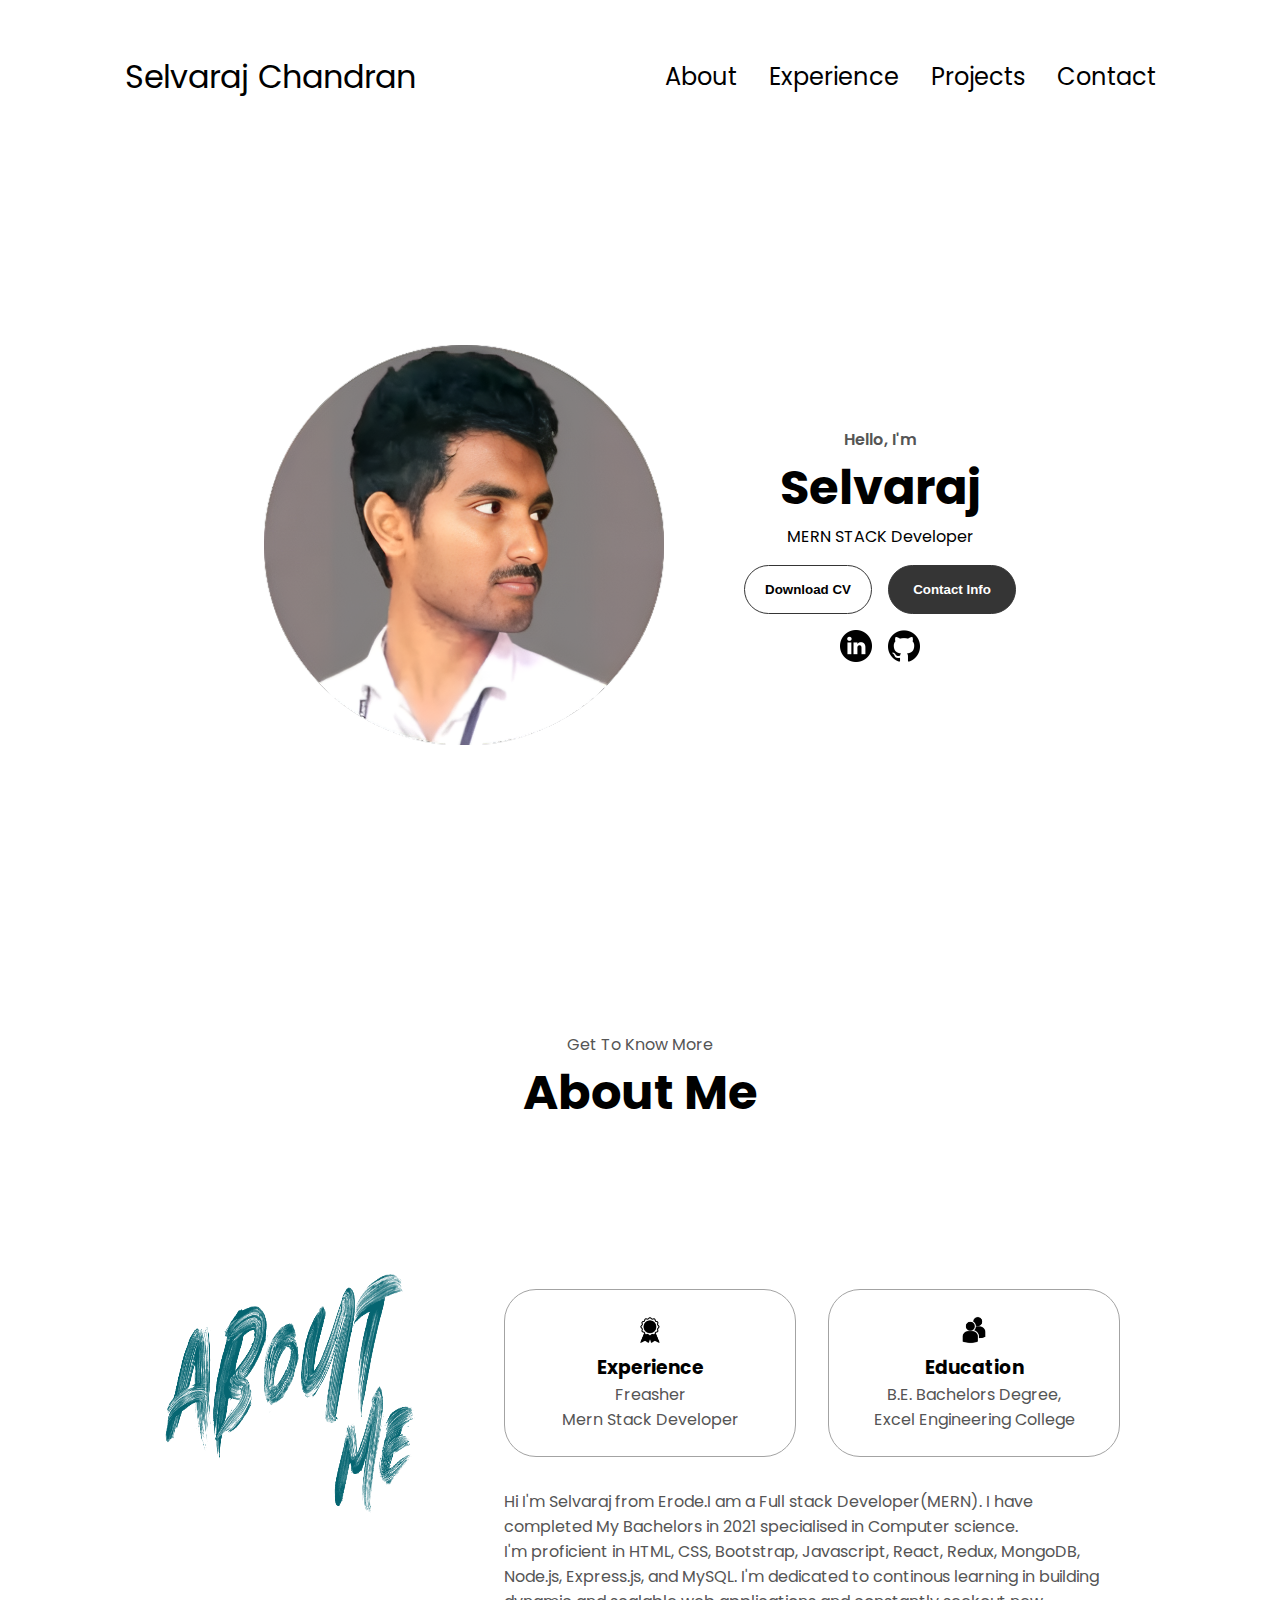
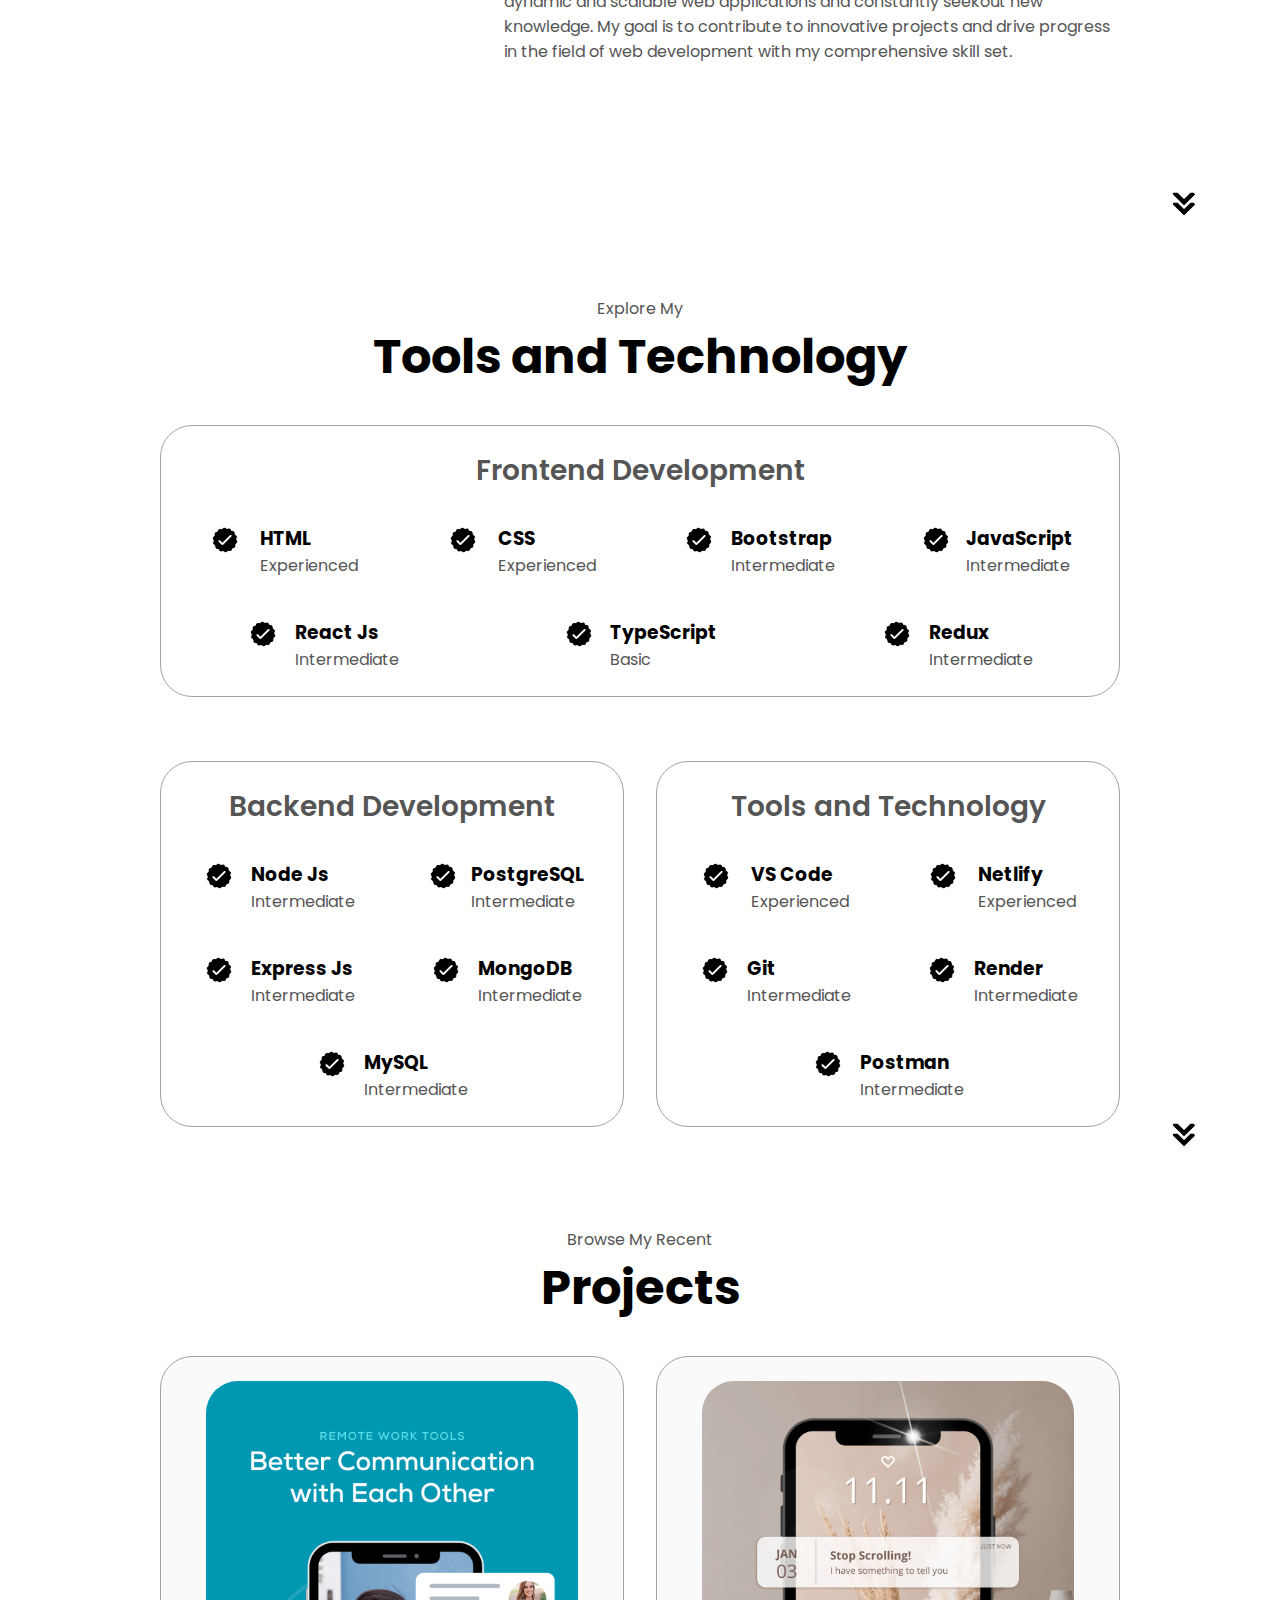
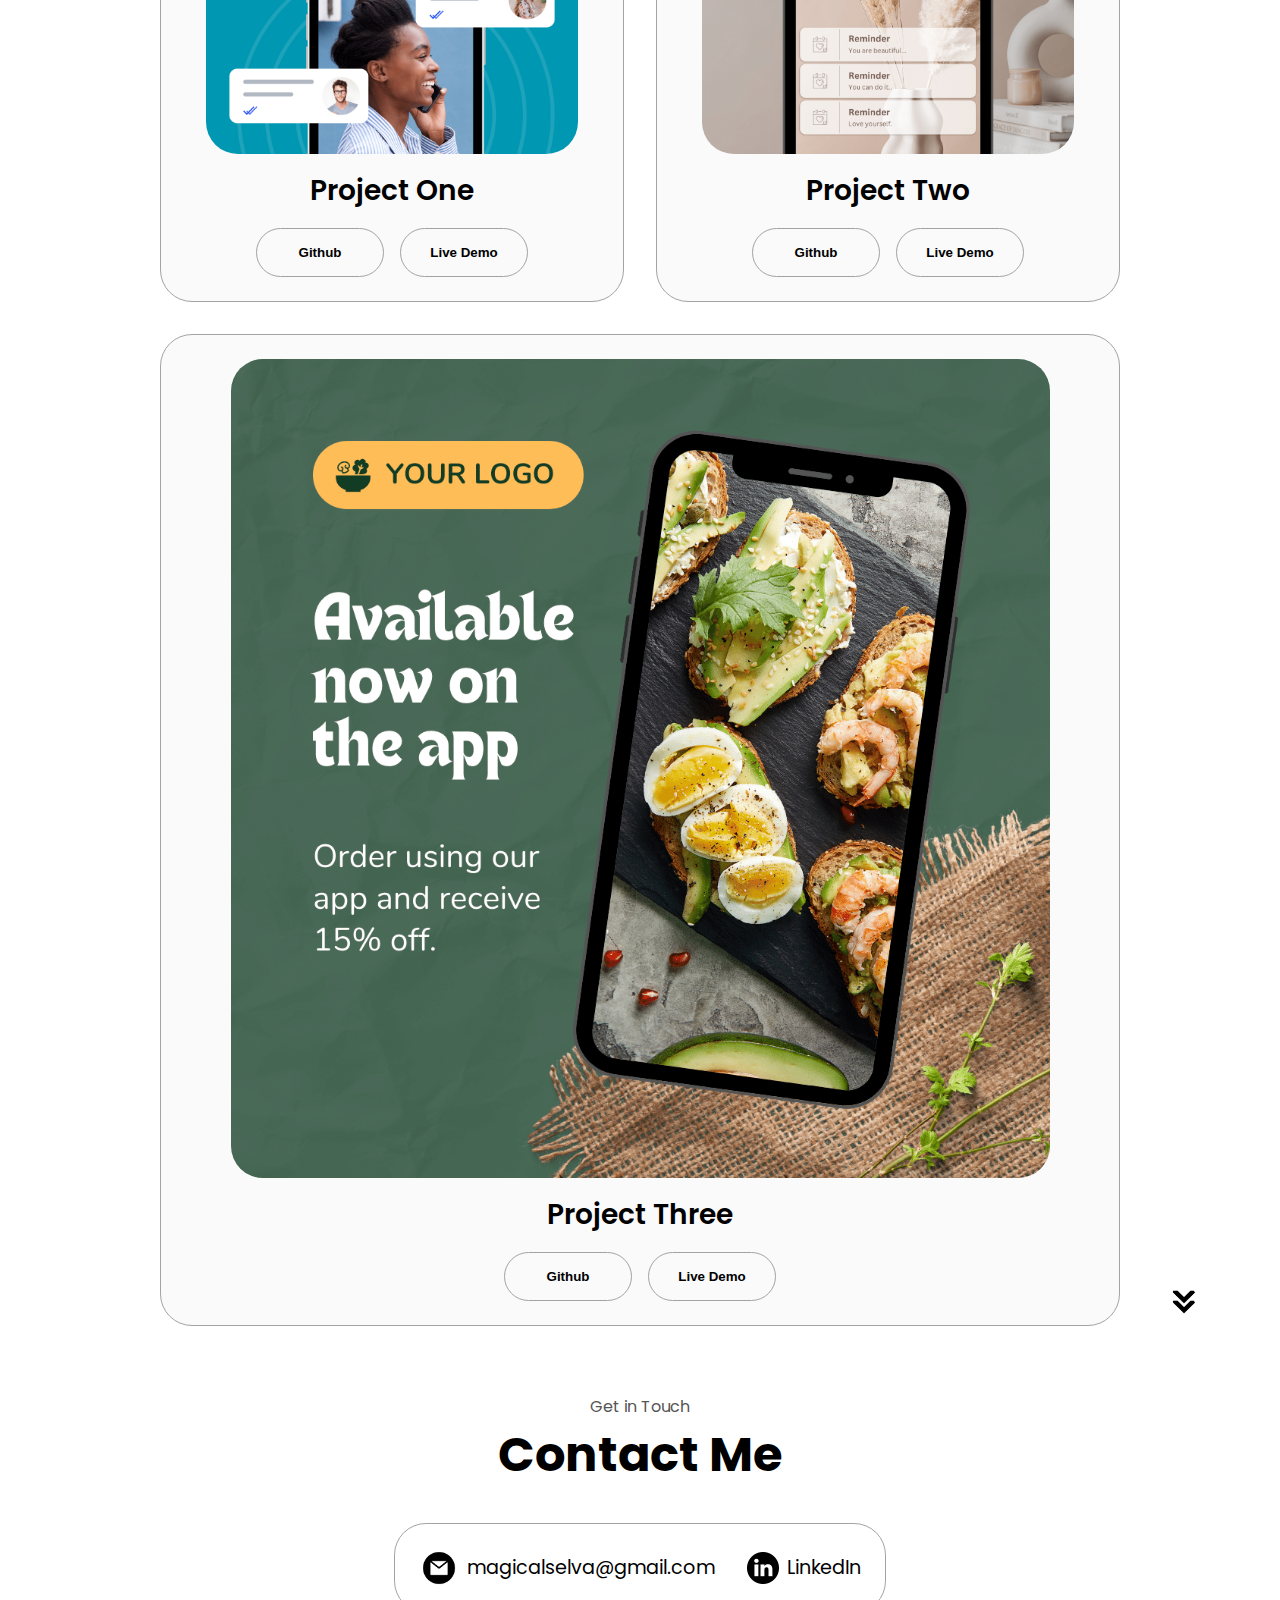
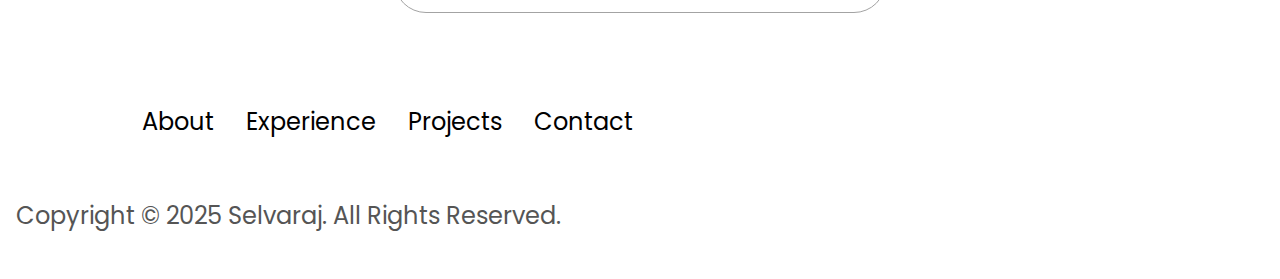
==== index.html @ d3fb2eef "changes" ====
<!DOCTYPE html>
<html lang="en">
  <head>
    <meta charset="UTF-8" />
    <meta http-equiv="X-UA-Compatible" content="IE=edge" />
    <meta name="viewport" content="width=device-width, initial-scale=1.0" />
    <title>My Portfolio</title>
    <link rel="stylesheet" href="style.css" />
    <link rel="stylesheet" href="mediaqueries.css" />
  </head>
  <body>
    <nav id="desktop-nav">
      <div class="logo">Selvaraj Chandran</div>
      <div>
        <ul class="nav-links">
          <li><a href="#about">About</a></li>
          <li><a href="#experience">Experience</a></li>
          <li><a href="#projects">Projects</a></li>
          <li><a href="#contact">Contact</a></li>
        </ul>
      </div>
    </nav>
    <nav id="hamburger-nav">
      <div class="logo">Selvaraj Chandran</div>
      <div class="hamburger-menu">
        <div class="hamburger-icon" onclick="toggleMenu()">
          <span></span>
          <span></span>
          <span></span>
        </div>
        <div class="menu-links">
          <li><a href="#about" onclick="toggleMenu()">About</a></li>
          <li><a href="#experience" onclick="toggleMenu()">Experience</a></li>
          <li><a href="#projects" onclick="toggleMenu()">Projects</a></li>
          <li><a href="#contact" onclick="toggleMenu()">Contact</a></li>
        </div>
      </div>
    </nav>
    <section id="profile">
      <div class="section__pic-container">
        <img src="./assets/profile.png" alt="Selvaraj profile picture" />
      </div>
      <div class="section__text">
        <p class="section__text__p1">Hello, I'm</p>
        <h1 class="title">Selvaraj</h1>
        <h2 class="typed-text-output d-inline"></h2>
        <div class="typed-text d-none">MERN STACK Developer</div>
        <p class="section__text__p2"></p>
        <div class="btn-container">
          <button
            class="btn btn-color-2"
            onclick="window.open('./assets/Selvaraj Resume.pdf')"
          >
            Download CV
          </button>
          <button class="btn btn-color-1" onclick="location.href='./#contact'">
            Contact Info
          </button>
        </div>
        <div id="socials-container">
          <img
            src="./assets/linkedin.png"
            alt="My LinkedIn profile"
            class="icon"
            onclick="location.href='https://www.linkedin.com/in/selvaraj-c-5945a520a/'"
          />
          <img
            src="./assets/github.png"
            alt="My Github profile"
            class="icon"
            onclick="location.href='https://github.com/selvajr'"
          />
        </div>
      </div>
    </section>
    <section id="about">
      <p class="section__text__p1">Get To Know More</p>
      <h1 class="title">About Me</h1>
      <div class="section-container">
        <div class="section__pic-container">
          <img
            src="./assets/About-Me.webp"
            alt="Profile picture"
            class="about-pic"
            style="width: 280px; height: 280px;"
          />
        </div>
        <div class="about-details-container">
          <div class="about-containers">
            <div class="details-container">
              <img
                src="./assets/experience.png"
                alt="Experience icon"
                class="icon"
              />
              <h3>Experience</h3>
              <p>Freasher <br />Mern Stack Developer</p>
            </div>
            <div class="details-container">
              <img
                src="./assets/education.png"
                alt="Education icon"
                class="icon"
              />
              <h3>Education</h3>
              <p>B.E. Bachelors Degree, <br> Excel Engineering College</p>
            </div>
          </div>
          <div class="text-container">
            <p>
              Hi I'm Selvaraj from Erode.I am a Full stack Developer(MERN). I have completed My Bachelors in 2021 specialised in Computer science. <br> 
              I'm proficient in HTML, CSS, Bootstrap, Javascript, React, Redux, MongoDB, Node.js, Express.js, and MySQL. I'm dedicated to continous learning in building dynamic and scalable web applications and constantly seekout new knowledge. My goal is to contribute to innovative projects and drive progress in the field of web development with my comprehensive skill set.
            </p>
          </div>
        </div>
      </div>
      <img
        src="./assets/arrow.png"
        alt="Arrow icon"
        class="icon arrow"
        onclick="location.href='./#experience'"
      />
    </section>
    <section id="experience">
      <p class="section__text__p1">Explore My</p>
      <h1 class="title">Tools and Technology</h1>
      <div class="experience-details-container">
        <div class="about-containers">
          <div class="details-container">
            <h2 class="experience-sub-title">Frontend Development</h2>
            <div class="article-container">
              <article>
                <img
                  src="./assets/checkmark.png"
                  alt="Experience icon"
                  class="icon"
                />
                <div>
                  <h3>HTML</h3>
                  <p>Experienced</p>
                </div>
              </article>
              <article>
                <img
                  src="./assets/checkmark.png"
                  alt="Experience icon"
                  class="icon"
                />
                <div>
                  <h3>CSS</h3>
                  <p>Experienced</p>
                </div>
              </article>
              <article>
                <img
                  src="./assets/checkmark.png"
                  alt="Experience icon"
                  class="icon"
                />
                <div>
                  <h3>Bootstrap</h3>
                  <p>Intermediate</p>
                </div>
              </article>
              <article>
                <img
                  src="./assets/checkmark.png"
                  alt="Experience icon"
                  class="icon"
                />
                <div>
                  <h3>JavaScript</h3>
                  <p>Intermediate</p>
                </div>
              </article>
              <article>
                <img
                  src="./assets/checkmark.png"
                  alt="Experience icon"
                  class="icon"
                />
                <div>
                  <h3>React Js</h3>
                  <p>Intermediate</p>
                </div>
              </article>
              <article>
                <img
                  src="./assets/checkmark.png"
                  alt="Experience icon"
                  class="icon"
                />
                <div>
                  <h3>TypeScript</h3>
                  <p>Basic</p>
                </div>
              </article>
              <article>
                <img
                  src="./assets/checkmark.png"
                  alt="Experience icon"
                  class="icon"
                />
                <div>
                  <h3>Redux</h3>
                  <p>Intermediate</p>
                </div>
              </article>
            </div>
          </div>
          <div class="experience-details-container">
            <div class="about-containers">
              <div class="details-container">
                <h2 class="experience-sub-title">Backend Development</h2>
                <div class="article-container">
                  <article>
                    <img
                      src="./assets/checkmark.png"
                      alt="Experience icon"
                      class="icon"
                    />
                    <div>
                      <h3>Node Js</h3>
                      <p>Intermediate</p>
                    </div>
                  </article>
                  <article>
                    <img
                      src="./assets/checkmark.png"
                      alt="Experience icon"
                      class="icon"
                      />
                      <div>
                        <h3>PostgreSQL</h3>
                        <p>Intermediate</p>
                      </div>
                    </article>
                    <article>
                      <img
                        src="./assets/checkmark.png"
                        alt="Experience icon"
                        class="icon"
                      />
                      <div>
                        <h3>Express Js</h3>
                        <p>Intermediate</p>
                      </div>
                    </article>
                    <article>
                      <img
                        src="./assets/checkmark.png"
                        alt="Experience icon"
                        class="icon"
                      />
                      <div>
                        <h3>MongoDB</h3>
                        <p>Intermediate</p>
                      </div>
                    </article>
                  <article>
                    <img
                      src="./assets/checkmark.png"
                      alt="Experience icon"
                      class="icon"
                    />
                    <div>
                      <h3>MySQL</h3>
                      <p>Intermediate</p>
                    </div>
                  </article>
                 
                </div>
              </div>
          <div class="details-container">
            <h2 class="experience-sub-title">Tools and Technology</h2>
            <div class="article-container">
              <article>
                <img
                  src="./assets/checkmark.png"
                  alt="Experience icon"
                  class="icon"
                />
                <div>
                  <h3>VS Code</h3>
                  <p>Experienced</p>
                </div>
              </article>
              <article>
                <img
                  src="./assets/checkmark.png"
                  alt="Experience icon"
                  class="icon"
                />
                <div>
                  <h3>Netlify</h3>
                  <p>Experienced</p>
                </div>
              </article>
              <article>
                <img
                  src="./assets/checkmark.png"
                  alt="Experience icon"
                  class="icon"
                />
                <div>
                  <h3>Git</h3>
                  <p>Intermediate</p>
                </div>
              </article>
              <article>
                <img
                  src="./assets/checkmark.png"
                  alt="Experience icon"
                  class="icon"
                />
                <div>
                  <h3>Render</h3>
                  <p>Intermediate</p>
                </div>
              </article>
              <article>
                <img
                  src="./assets/checkmark.png"
                  alt="Experience icon"
                  class="icon"
                />
                <div>
                  <h3>Postman</h3>
                  <p>Intermediate</p>
                </div>
              </article>
            </div>
          </div>
        </div>
      </div>
      <img
        src="./assets/arrow.png"
        alt="Arrow icon"
        class="icon arrow"
        onclick="location.href='./#projects'"
      />
    </section>
    <section id="projects">
      <p class="section__text__p1">Browse My Recent</p>
      <h1 class="title">Projects</h1>
      <div class="experience-details-container">
        <div class="about-containers">
          <div class="details-container color-container">
            <div class="article-container">
              <img
                src="./assets/project-1.png"
                alt="Project 1"
                class="project-img"
              />
            </div>
            <h2 class="experience-sub-title project-title">Project One</h2>
            <div class="btn-container">
              <button
                class="btn btn-color-2 project-btn"
                onclick="location.href='https://github.com/'"
              >
                Github
              </button>
              <button
                class="btn btn-color-2 project-btn"
                onclick="location.href='https://github.com/'"
              >
                Live Demo
              </button>
            </div>
          </div>
          <div class="details-container color-container">
            <div class="article-container">
              <img
                src="./assets/project-2.png"
                alt="Project 2"
                class="project-img"
              />
            </div>
            <h2 class="experience-sub-title project-title">Project Two</h2>
            <div class="btn-container">
              <button
                class="btn btn-color-2 project-btn"
                onclick="location.href='https://github.com/'"
              >
                Github
              </button>
              <button
                class="btn btn-color-2 project-btn"
                onclick="location.href='https://github.com/'"
              >
                Live Demo
              </button>
            </div>
          </div>
          <div class="details-container color-container">
            <div class="article-container">
              <img
                src="./assets/project-3.png"
                alt="Project 3"
                class="project-img"
              />
            </div>
            <h2 class="experience-sub-title project-title">Project Three</h2>
            <div class="btn-container">
              <button
                class="btn btn-color-2 project-btn"
                onclick="location.href='https://github.com/'"
              >
                Github
              </button>
              <button
                class="btn btn-color-2 project-btn"
                onclick="location.href='https://github.com/'"
              >
                Live Demo
              </button>
            </div>
          </div>
        </div>
      </div>
      <img
        src="./assets/arrow.png"
        alt="Arrow icon"
        class="icon arrow"
        onclick="location.href='./#contact'"
      />
    </section>
    <section id="contact">
      <p class="section__text__p1">Get in Touch</p>
      <h1 class="title">Contact Me</h1>
      <div class="contact-info-upper-container">
        <div class="contact-info-container">
          <img
            src="./assets/email.png"
            alt="Email icon"
            class="icon contact-icon email-icon"
          />
          <p><a href="mailto:examplemail@gmail.com">magicalselva@gmail.com</a></p>
        </div>
        <div class="contact-info-container">
          <img
            src="./assets/linkedin.png"
            alt="LinkedIn icon"
            class="icon contact-icon"
          />
          <p><a href="https://www.linkedin.com">LinkedIn</a></p>
        </div>
      </div>
    </section>
    <footer>
      <nav>
        <div class="nav-links-container">
          <ul class="nav-links">
            <li><a href="#about">About</a></li>
            <li><a href="#experience">Experience</a></li>
            <li><a href="#projects">Projects</a></li>
            <li><a href="#contact">Contact</a></li>
          </ul>
        </div>
        <br>
        <div>
      </nav>
      <p class="nav-links">Copyright &#169; 2025 Selvaraj. All Rights Reserved.</p></div>
    </footer>
    <script src="script.js"></script>
  </body>
</html>
---- style.css ----
/* GENERAL */

@import url("https://fonts.googleapis.com/css2?family=Poppins:wght@300;400;500;600&display=swap");


* {
  margin: 0;
  padding: 0;
 
}

body {
  /* background-color: #FAFAD2; */
  font-family: "Poppins", sans-serif;
}

html {
  scroll-behavior: smooth;
}

p {
  color: rgb(85, 85, 85);
}

/* TRANSITION */

a,
.btn {
  transition: all 300ms ease;
}

/* DESKTOP NAV */

nav,
.nav-links {
  display: flex;
  /* background-color: #F0FFF0; */
}

nav {
  justify-content: space-around;
  align-items: center;
  height: 17vh;
}

.nav-links {
  gap: 2rem;
  list-style: none;
  font-size: 1.5rem;
}

a {
  color: black;
  text-decoration: none;
  text-decoration-color: white;
}

a:hover {
  color: grey;
  text-decoration: underline;
  text-underline-offset: 1rem;
  text-decoration-color: rgb(181, 181, 181);
}

.logo {
  font-size: 2rem;
}

.logo:hover {
  cursor: default;
}

/* HAMBURGER MENU */

#hamburger-nav {
  display: none;
}

.hamburger-menu {
  position: relative;
  display: inline-block;
}

.hamburger-icon {
  display: flex;
  flex-direction: column;
  justify-content: space-between;
  height: 24px;
  width: 30px;
  cursor: pointer;
}

.hamburger-icon span {
  width: 100%;
  height: 2px;
  background-color: black;
  transition: all 0.3 ease-in-out;
}

.menu-links {
  position: absolute;
  top: 100%;
  right: 0;
  background-color: white;
  width: fit-content;
  max-height: 0;
  overflow: hidden;
  transition: all 0.3 ease-in-out;
}

.menu-links a {
  display: block;
  padding: 10px;
  text-align: center;
  font-size: 1.5rem;
  color: black;
  text-decoration: none;
  transition: all 0.3 ease-in-out;
}

.menu-links li {
  list-style: none;
}

.menu-links.open {
  max-height: 300px;
}

.hamburger-icon.open span:first-child {
  transform: rotate(45deg) translate(10px, 5px);
}

.hamburger-icon.open span:nth-child(2) {
  opacity: 0;
}

.hamburger-icon.open span:last-child {
  transform: rotate(-45deg) translate(10px, -5px);
}

.hamburger-icon span:first-child {
  transform: none;
}

.hamburger-icon span:first-child {
  opacity: 1;
}

.hamburger-icon span:first-child {
  transform: none;
}

/* SECTIONS */

section {
  padding-top: 4vh;
  height: 96vh;
  margin: 0 10rem;
  box-sizing: border-box;
  min-height: fit-content;
}

.section-container {
  display: flex;
}

/* PROFILE SECTION */

#profile {
  display: flex;
  justify-content: center;
  gap: 5rem;
  height: 80vh;
}

.section__pic-container {
  display: flex;
  height: 400px;
  width: 400px;
  margin: auto 0;
}

.section__text {
  align-self: center;
  text-align: center;
}

.section__text p {
  font-weight: 600;
}

.section__text__p1 {
  text-align: center;
}

.section__text__p2 {
  font-size: 1.75rem;
  margin-bottom: 1rem;
}

.title {
  font-size: 3rem;
  text-align: center;
}

#socials-container {
  display: flex;
  justify-content: center;
  margin-top: 1rem;
  gap: 1rem;
}

/* ICONS */

.icon {
  cursor: pointer;
  height: 2rem;
}

/* BUTTONS */

.btn-container {
  display: flex;
  justify-content: center;
  gap: 1rem;
}

.btn {
  font-weight: 600;
  transition: all 300ms ease;
  padding: 1rem;
  width: 8rem;
  border-radius: 2rem;
}

.btn-color-1,
.btn-color-2 {
  border: rgb(53, 53, 53) 0.1rem solid;
}

.btn-color-1:hover,
.btn-color-2:hover {
  cursor: pointer;
}

.btn-color-1,
.btn-color-2:hover {
  background: rgb(53, 53, 53);
  color: white;
}

.btn-color-1:hover {
  background: rgb(0, 0, 0);
}

.btn-color-2 {
  background: none;
}

.btn-color-2:hover {
  border: rgb(255, 255, 255) 0.1rem solid;
}

.btn-container {
  gap: 1rem;
}

/* ABOUT SECTION */

#about {
  position: relative;
}

.about-containers {
  gap: 2rem;
  margin-bottom: 2rem;
  margin-top: 2rem;
}

.about-details-container {
  justify-content: center;
  flex-direction: column;
}

.about-containers,
.about-details-container {
  display: flex;
}

.about-pic {
  border-radius: 2rem;
}

.arrow {
  position: absolute;
  right: -5rem;
  bottom: 2.5rem;
}

.details-container {
  padding: 1.5rem;
  flex: 1;
  background: white;
  border-radius: 2rem;
  border: rgb(53, 53, 53) 0.1rem solid;
  border-color: rgb(163, 163, 163);
  text-align: center;
}

.section-container {
  gap: 4rem;
  height: 80%;
}

.section__pic-container {
  height: 400px;
  width: 400px;
  margin: auto 0;
}

/* EXPERIENCE SECTION */

#experience {
  position: relative;
}

.experience-sub-title {
  color: rgb(85, 85, 85);
  font-weight: 600;
  font-size: 1.75rem;
  margin-bottom: 2rem;
}

.experience-details-container {
  display: flex;
  justify-content: center;
  flex-direction: column;
}

.article-container {
  display: flex;
  text-align: initial;
  flex-wrap: wrap;
  flex-direction: row;
  gap: 2.5rem;
  justify-content: space-around;
}

article {
  display: flex;
  width: 10rem;
  justify-content: space-around;
  gap: 0.5rem;
}

article .icon {
  cursor: default;
}

/* PROJECTS SECTION */

#projects {
  position: relative;
}

.color-container {
  border-color: rgb(163, 163, 163);
  background: rgb(250, 250, 250);
}

.project-img {
  border-radius: 2rem;
  width: 90%;
  height: 90%;
}

.project-title {
  margin: 1rem;
  color: black;
}

.project-btn {
  color: black;
  border-color: rgb(163, 163, 163);
}

/* CONTACT */

#contact {
  display: flex;
  justify-content: center;
  flex-direction: column;
  height: 70vh;
}

.contact-info-upper-container {
  display: flex;
  justify-content: center;
  border-radius: 2rem;
  border: rgb(53, 53, 53) 0.1rem solid;
  border-color: rgb(163, 163, 163);
  background: (250, 250, 250);
  margin: 2rem auto;
  padding: 0.5rem;
}

.contact-info-container {
  display: flex;
  align-items: center;
  justify-content: center;
  gap: 0.5rem;
  margin: 1rem;
}

.contact-info-container p {
  font-size: larger;
}

.contact-icon {
  cursor: default;
}

.email-icon {
  height: 2.5rem;
}

/* FOOTER SECTION */

footer {
  height: 26vh;
  margin: 0 1rem;
}

footer p {
  text-align: center;
}

@media screen and (max-width: 1400px) {
  #profile {
    height: 83vh;
    margin-bottom: 6rem;
  }
  .about-containers {
    flex-wrap: wrap;
  }
  #contact,
  #projects {
    height: fit-content;
  }
}

@media screen and (max-width: 1200px) {
  #desktop-nav {
    display: none;
  }
  #hamburger-nav {
    display: flex;
  }
  #experience,
  .experience-details-container {
    margin-top: 2rem;
  }
  #profile,
  .section-container {
    display: block;
  }
  .arrow {
    display: none;
  }
  section,
  .section-container {
    height: fit-content;
  }
  section {
    margin: 0 5%;
  }
  .section__pic-container {
    width: 275px;
    height: 275px;
    margin: 0 auto 2rem;
  }
  .about-containers {
    margin-top: 0;
  }
}

@media screen and (max-width: 600px) {
  #contact,
  footer {
    height: 40vh;
  }
  #profile {
    height: 83vh;
    margin-bottom: 0;
  }
  article {
    font-size: 1rem;
  }
  footer nav {
    height: fit-content;
    margin-bottom: 2rem;
  }
  .about-containers,
  .contact-info-upper-container,
  .btn-container {
    flex-wrap: wrap;
  }
  .contact-info-container {
    margin: 0;
  }
  .contact-info-container p,
  .nav-links li a {
    font-size: 1rem;
  }
  .experience-sub-title {
    font-size: 1.25rem;
  }
  .logo {
    font-size: 1.5rem;
  }
  .nav-links {
    flex-direction: column;
    gap: 0.5rem;
    text-align: center;
  }
  .section__pic-container {
    width: auto;
    height: 46vw;
    justify-content: center;
  }
  .section__text__p2 {
    font-size: 1.25rem;
  }
  .title {
    font-size: 2rem;
  }
  .text-container {
    text-align: justify;
  }
}
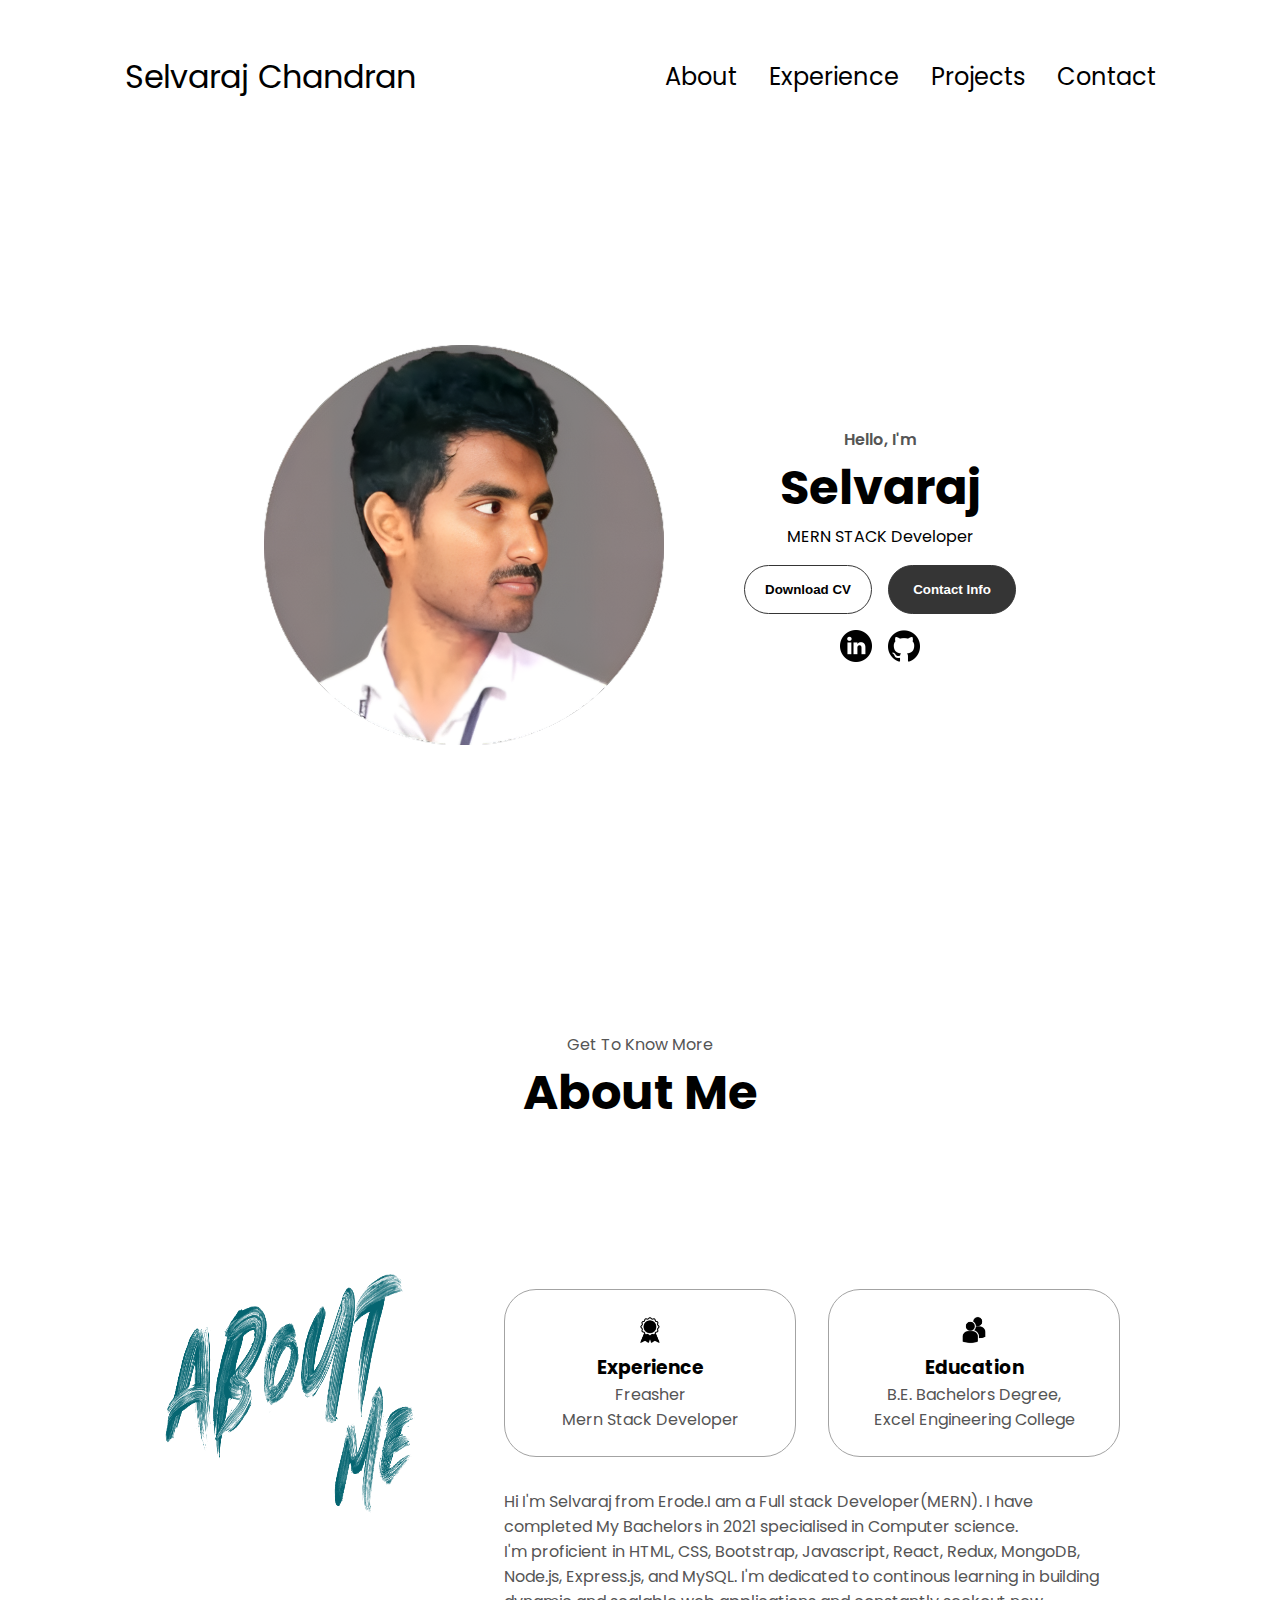
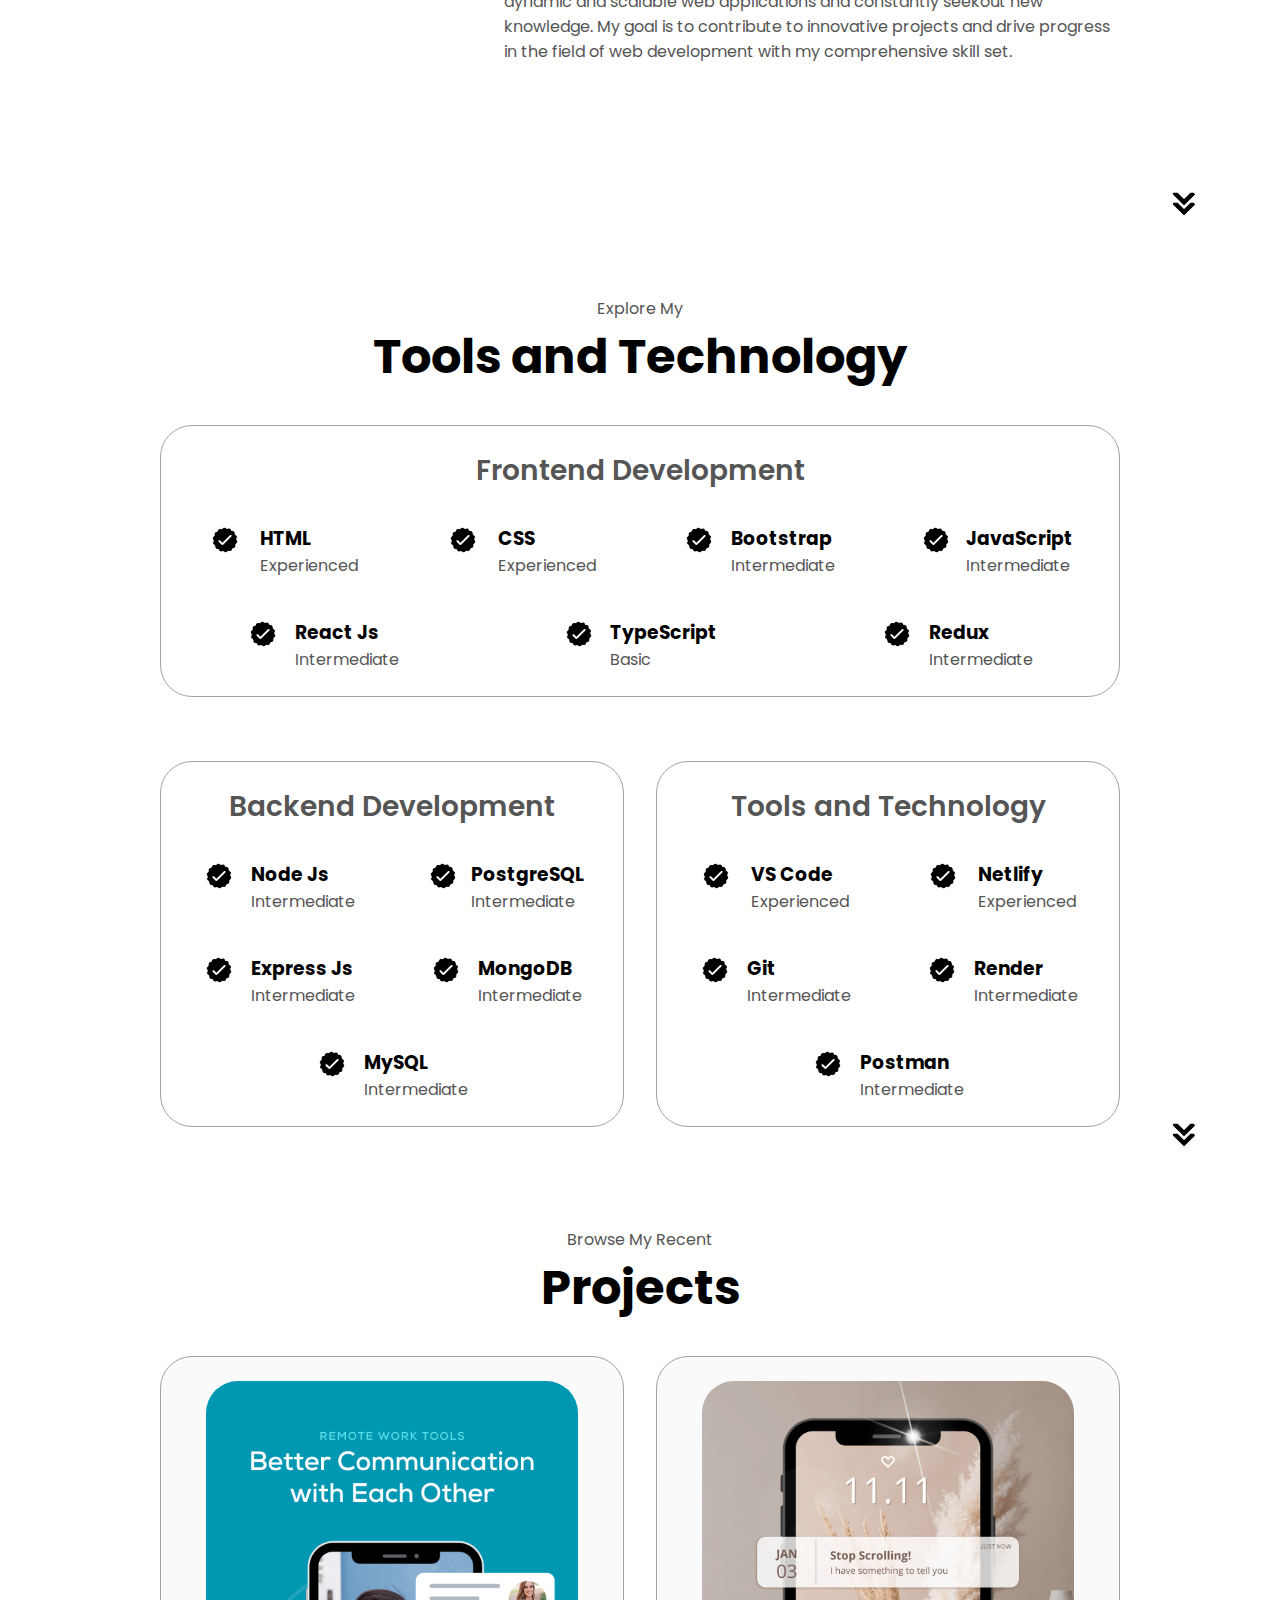
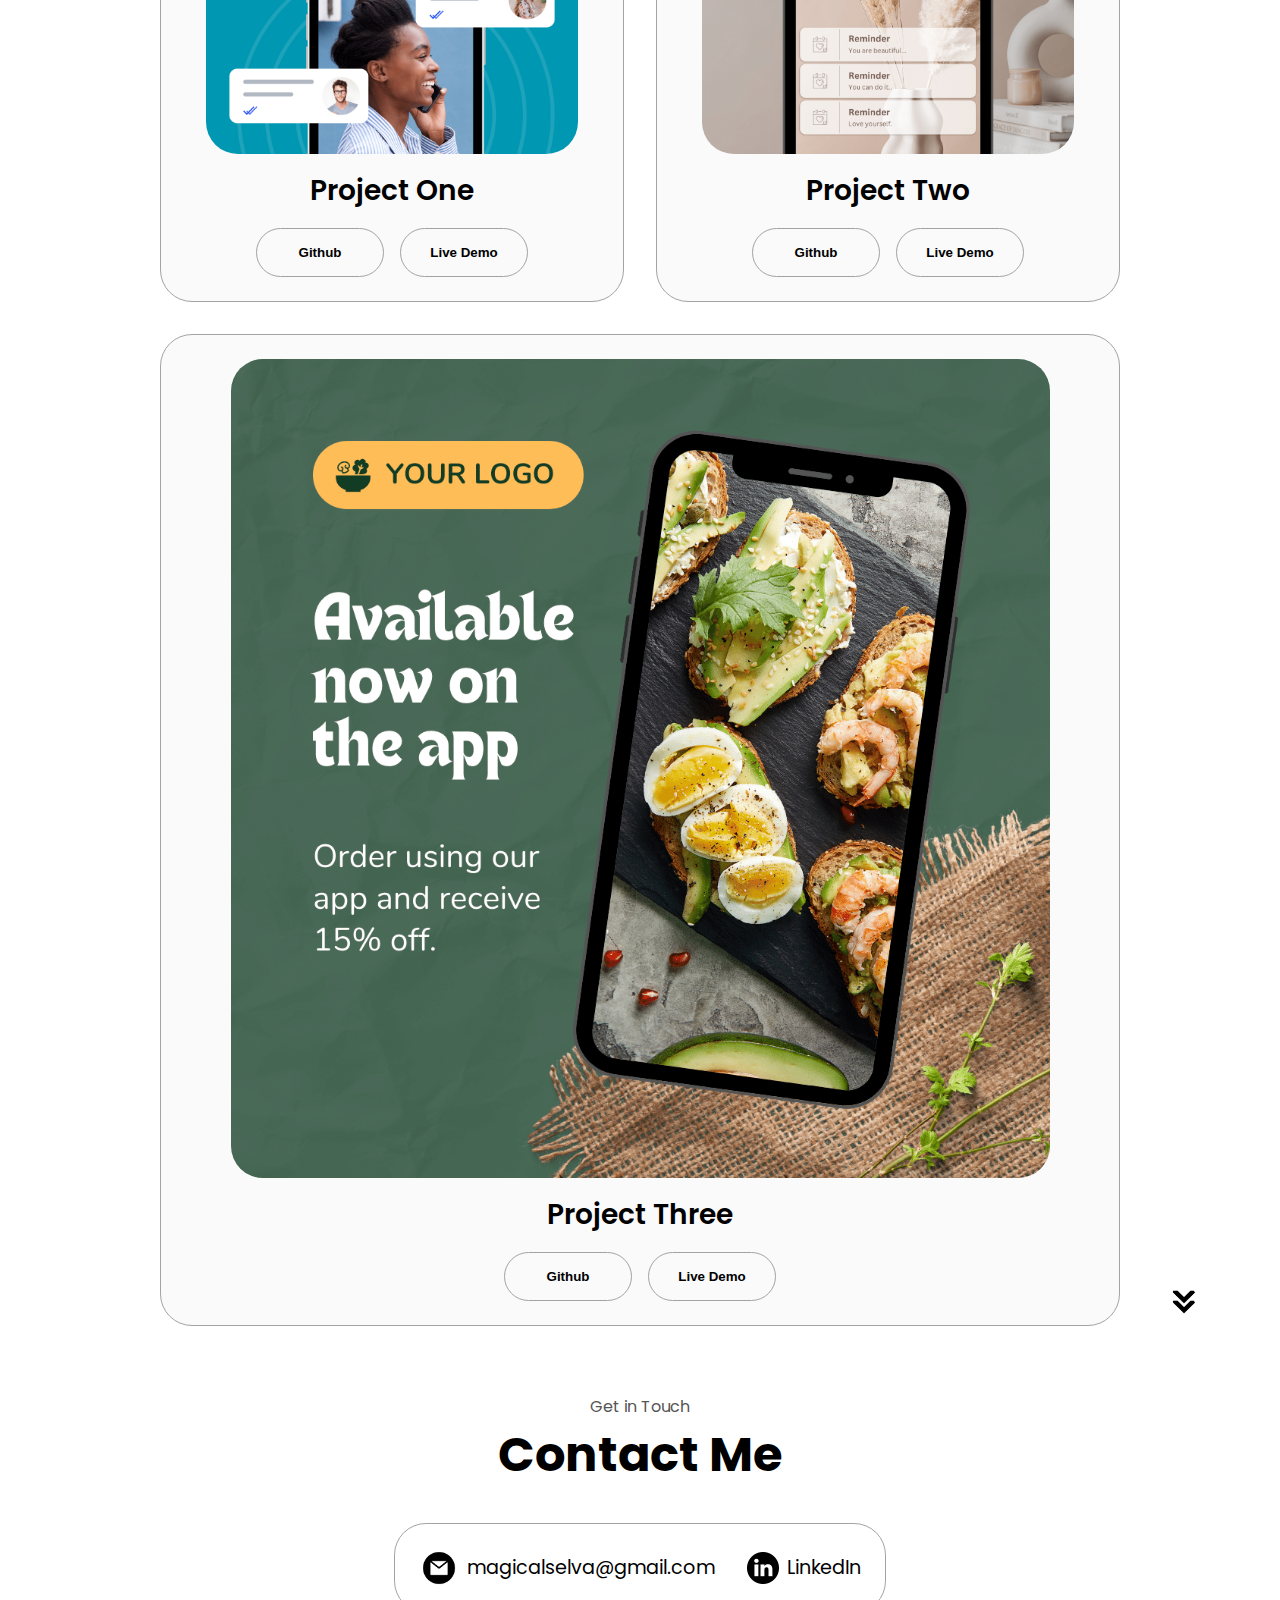
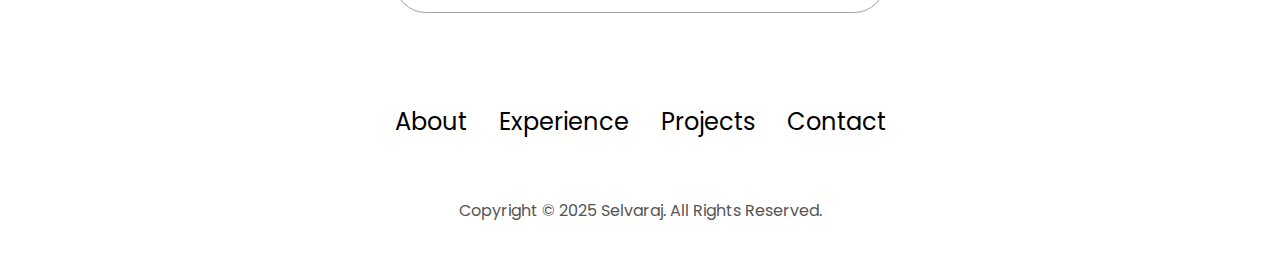
==== commit 54b9c856: "fixid footer" ====
--- a/index.html
+++ b/index.html
@@ -457,11 +457,9 @@
             <li><a href="#projects">Projects</a></li>
             <li><a href="#contact">Contact</a></li>
           </ul>
-        </div>
-        <br>
         <div>
-      </nav>
-      <p class="nav-links">Copyright &#169; 2025 Selvaraj. All Rights Reserved.</p></div>
+        </nav> 
+        <p>Copyright &#169; 2025 Selvaraj. All Rights Reserved.</p>
     </footer>
     <script src="script.js"></script>
   </body>
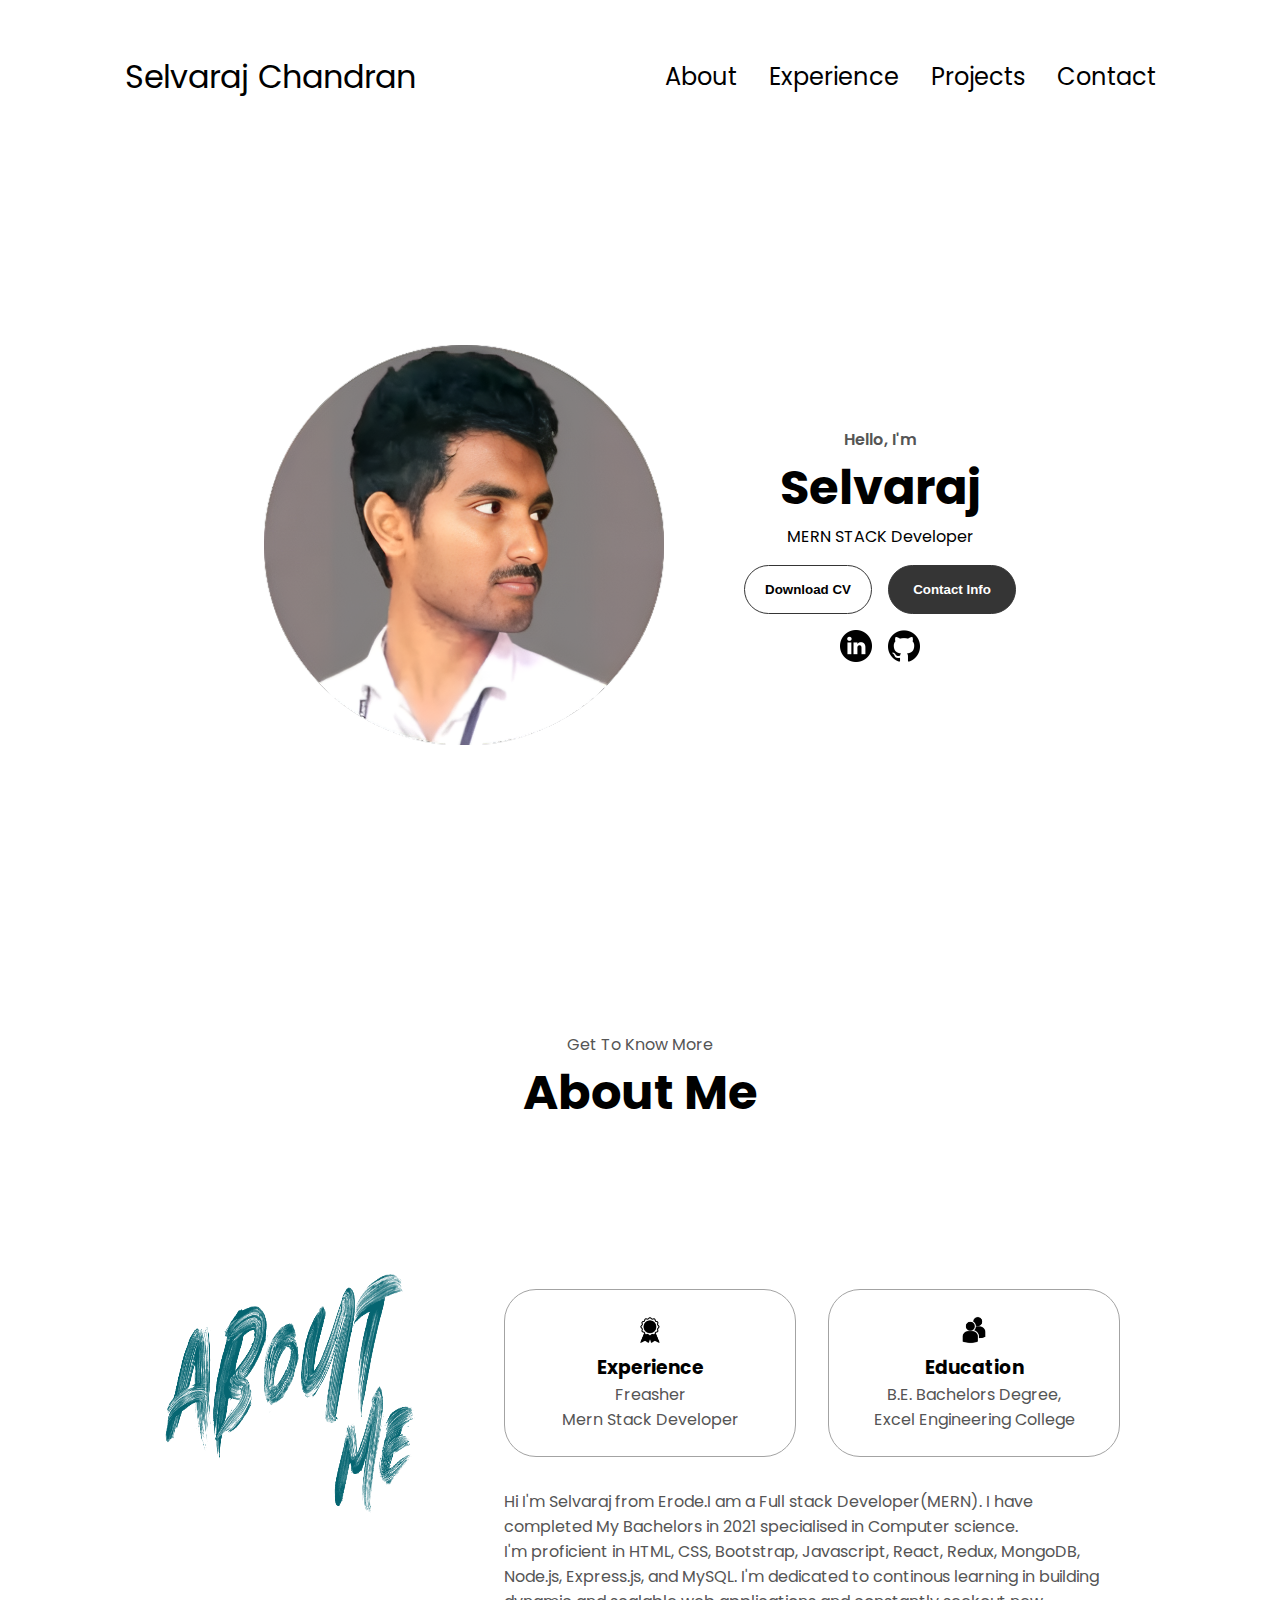
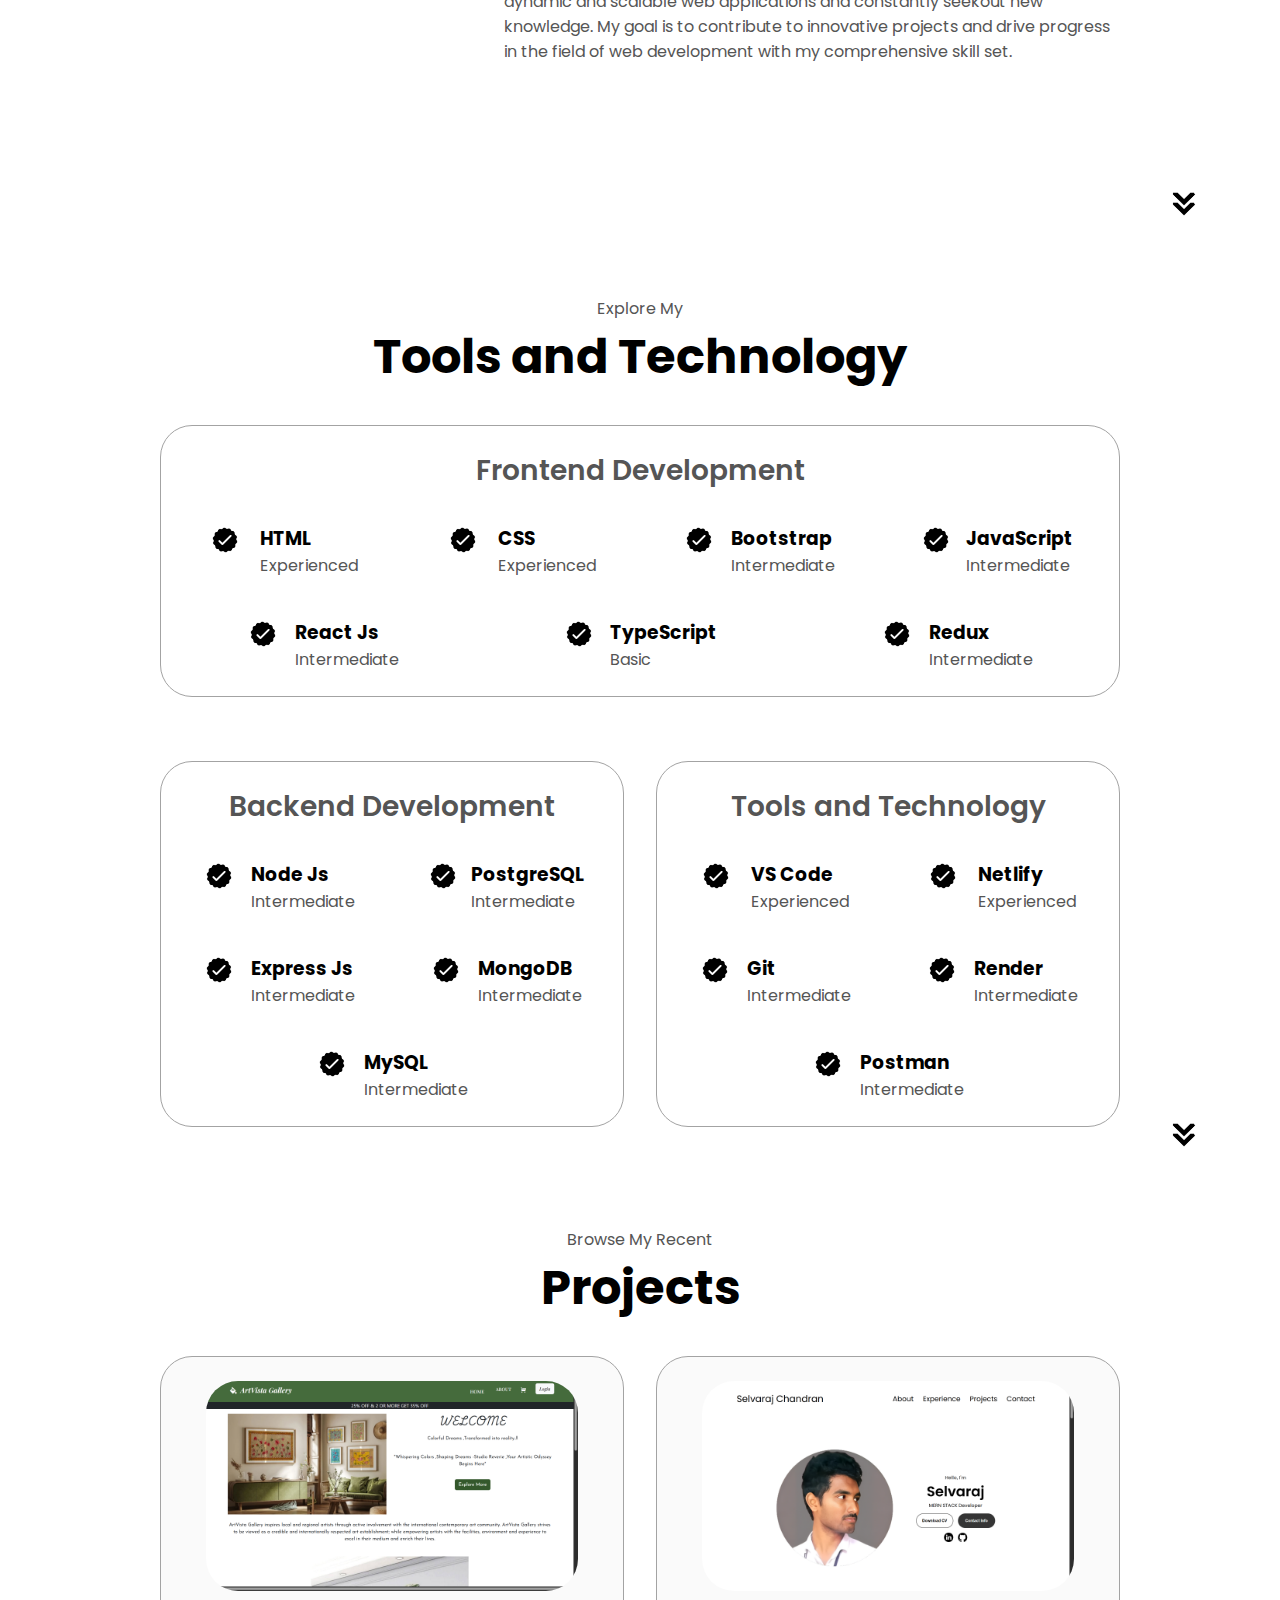
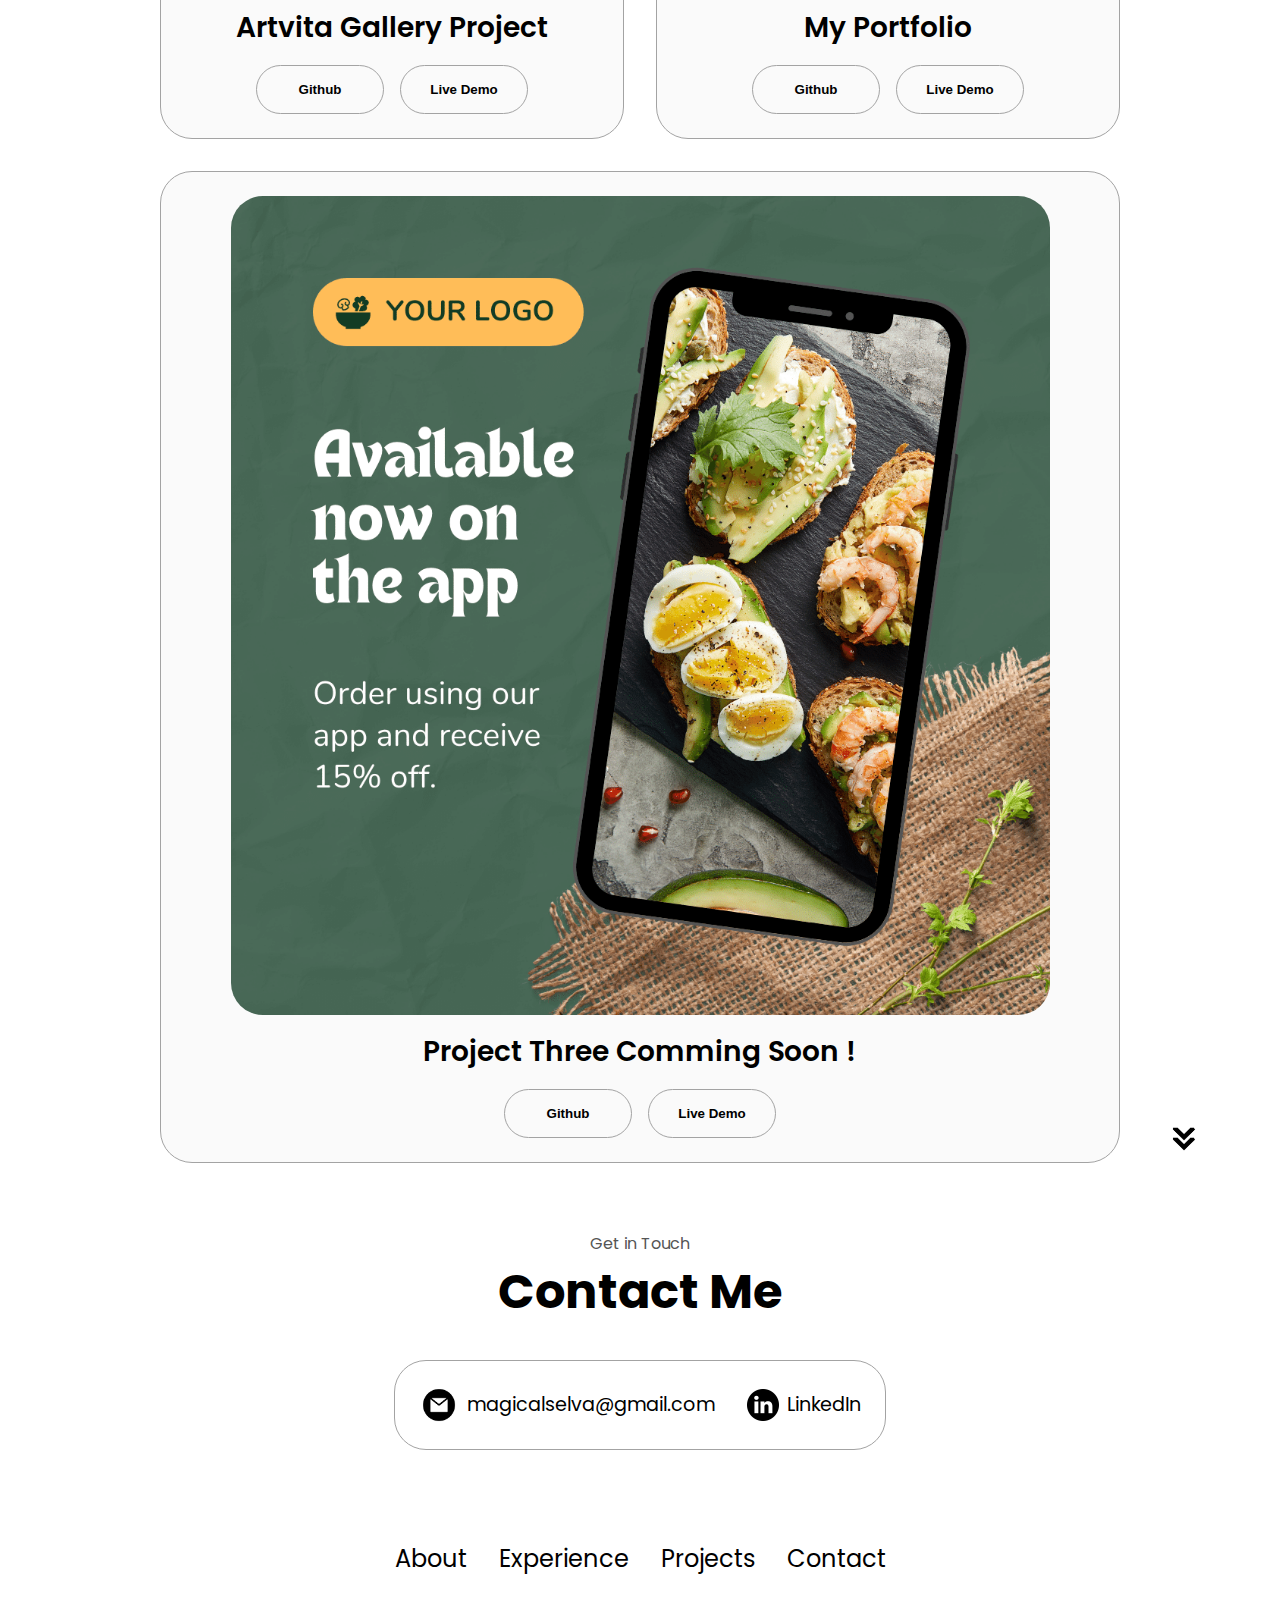
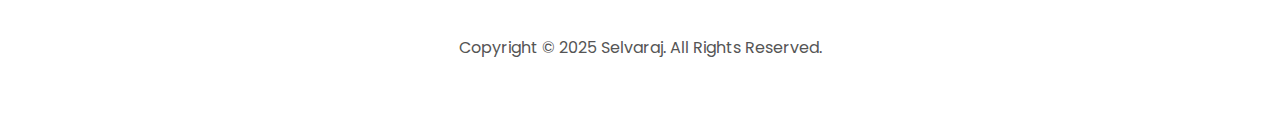
==== commit e9ba5467: "small updates" ====
--- a/index.html
+++ b/index.html
@@ -6,7 +6,6 @@
     <meta name="viewport" content="width=device-width, initial-scale=1.0" />
     <title>My Portfolio</title>
     <link rel="stylesheet" href="style.css" />
-    <link rel="stylesheet" href="mediaqueries.css" />
   </head>
   <body>
     <nav id="desktop-nav">
@@ -62,7 +61,7 @@
             src="./assets/linkedin.png"
             alt="My LinkedIn profile"
             class="icon"
-            onclick="location.href='https://www.linkedin.com/in/selvaraj-c-5945a520a/'"
+            onclick="location.href='https://www.linkedin.com/in/selvaraj-c-5945a520a'"
           />
           <img
             src="./assets/github.png"
@@ -348,22 +347,22 @@
           <div class="details-container color-container">
             <div class="article-container">
               <img
-                src="./assets/project-1.png"
+                src="./assets/Project 1.png"
                 alt="Project 1"
                 class="project-img"
               />
             </div>
-            <h2 class="experience-sub-title project-title">Project One</h2>
+            <h2 class="experience-sub-title project-title">Artvita Gallery Project</h2>
             <div class="btn-container">
               <button
                 class="btn btn-color-2 project-btn"
-                onclick="location.href='https://github.com/'"
+                onclick="location.href='https://github.com/selvajr/ARTVISTA-FRONTEND'"
               >
                 Github
               </button>
               <button
                 class="btn btn-color-2 project-btn"
-                onclick="location.href='https://github.com/'"
+                onclick="location.href='https://artvista-gallery-frontend-mathi.vercel.app/'"
               >
                 Live Demo
               </button>
@@ -372,16 +371,16 @@
           <div class="details-container color-container">
             <div class="article-container">
               <img
-                src="./assets/project-2.png"
+                src="./assets/Project 2.png"
                 alt="Project 2"
                 class="project-img"
               />
             </div>
-            <h2 class="experience-sub-title project-title">Project Two</h2>
+            <h2 class="experience-sub-title project-title">My Portfolio</h2>
             <div class="btn-container">
               <button
                 class="btn btn-color-2 project-btn"
-                onclick="location.href='https://github.com/'"
+                onclick="location.href='https://github.com/selvajr/portfolio'"
               >
                 Github
               </button>
@@ -401,7 +400,7 @@
                 class="project-img"
               />
             </div>
-            <h2 class="experience-sub-title project-title">Project Three</h2>
+            <h2 class="experience-sub-title project-title">Project Three Comming Soon !</h2>
             <div class="btn-container">
               <button
                 class="btn btn-color-2 project-btn"
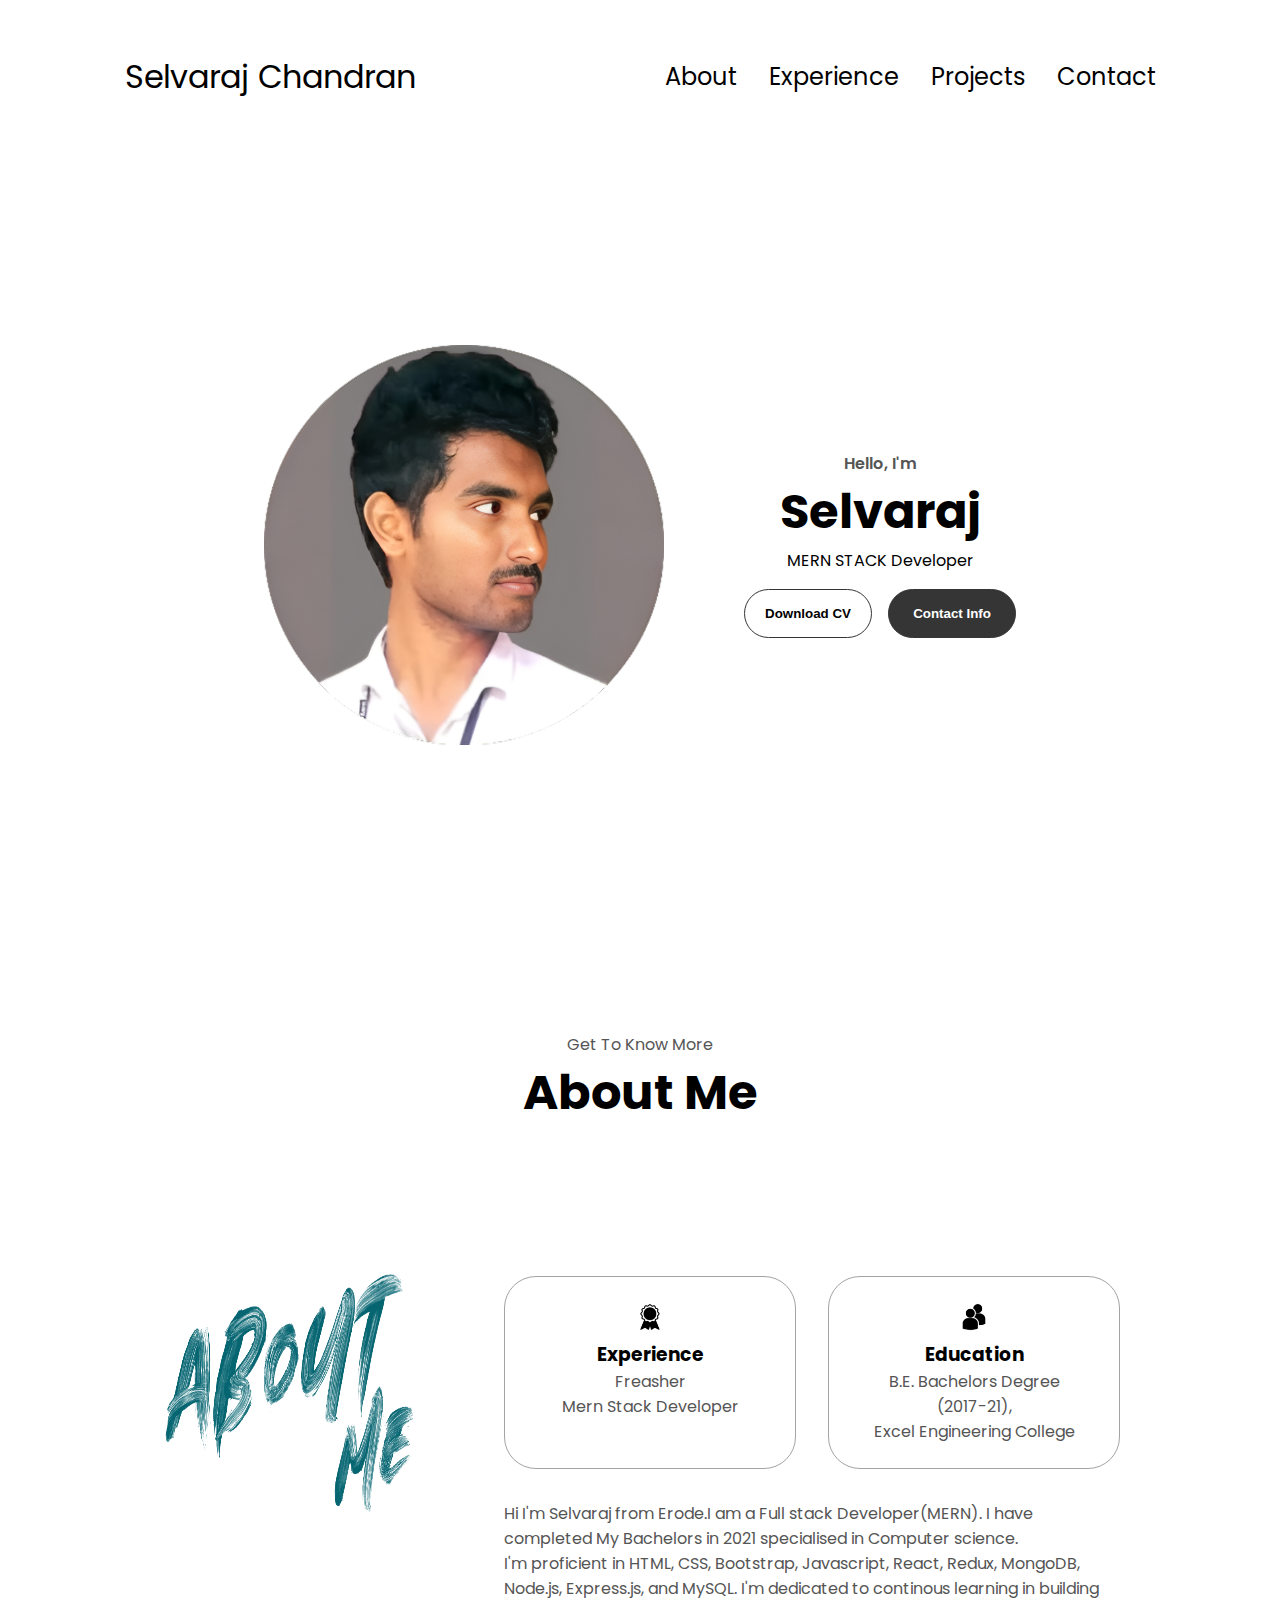
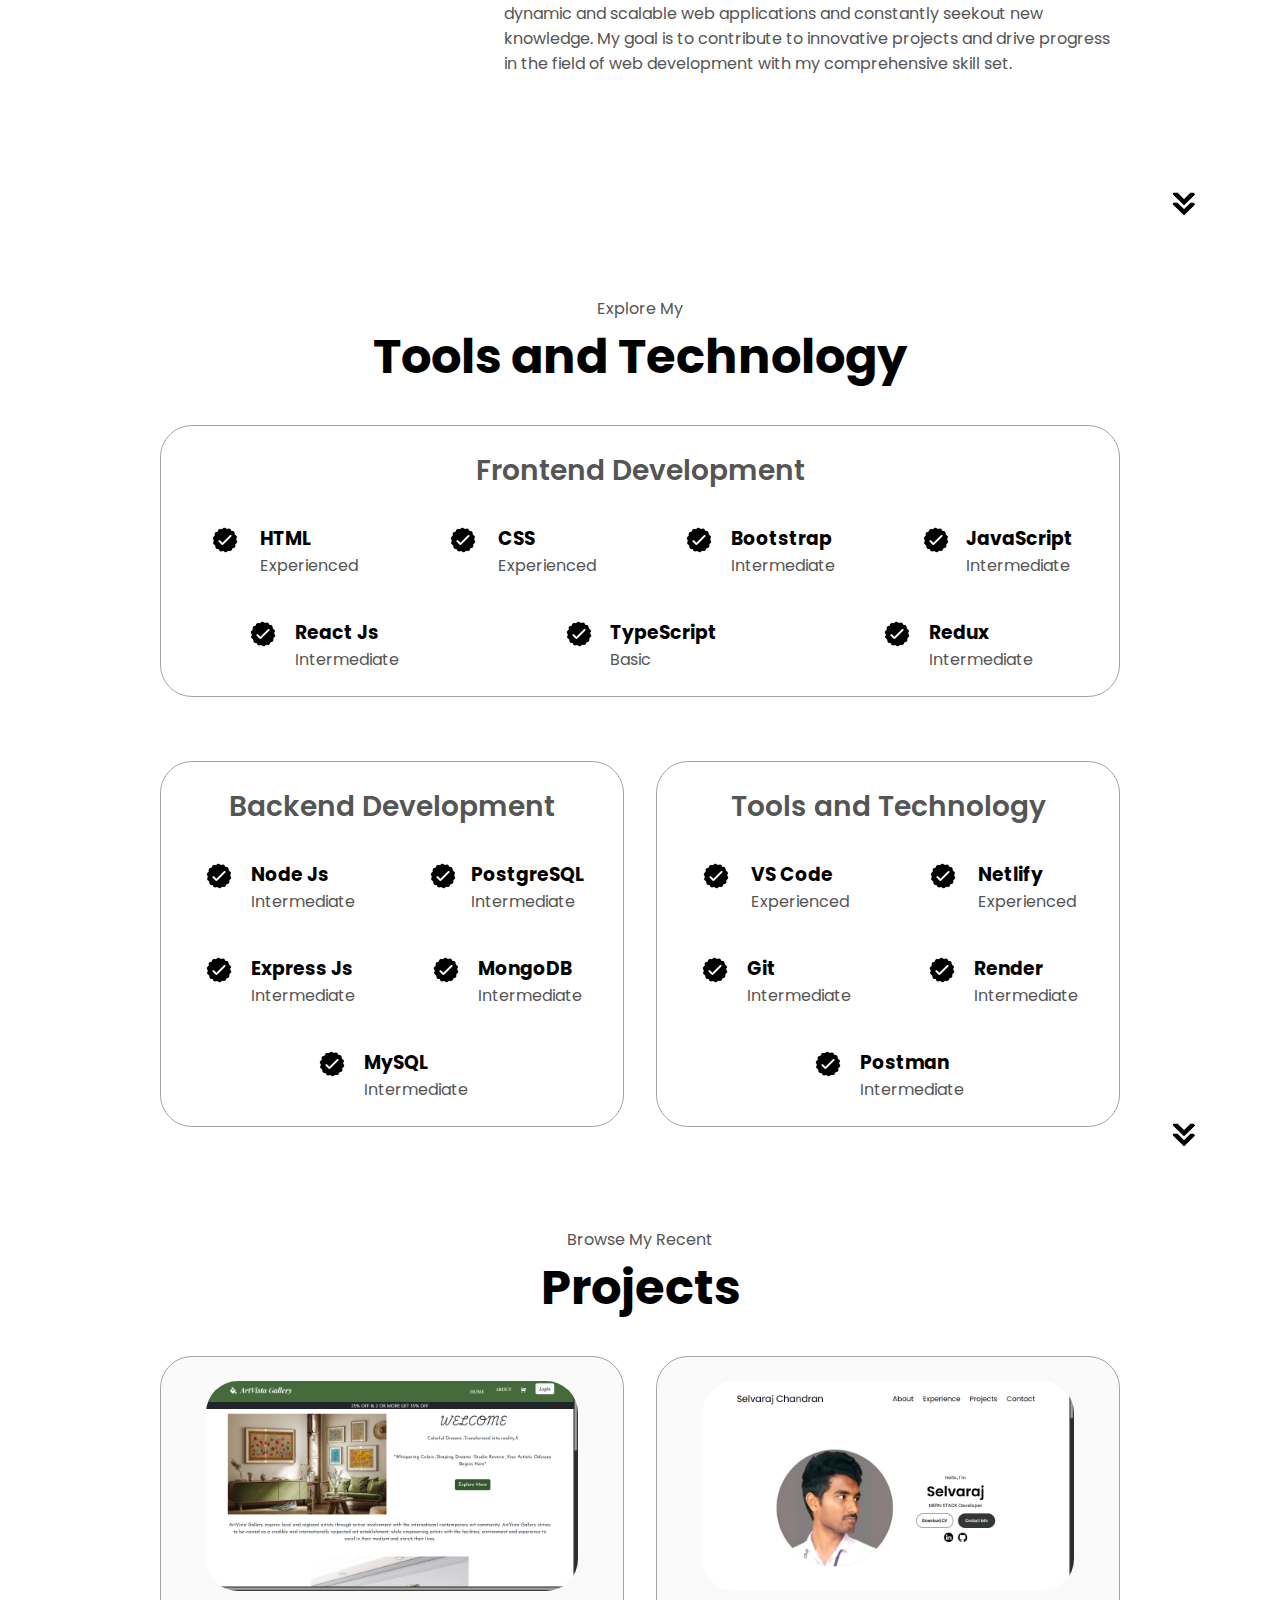
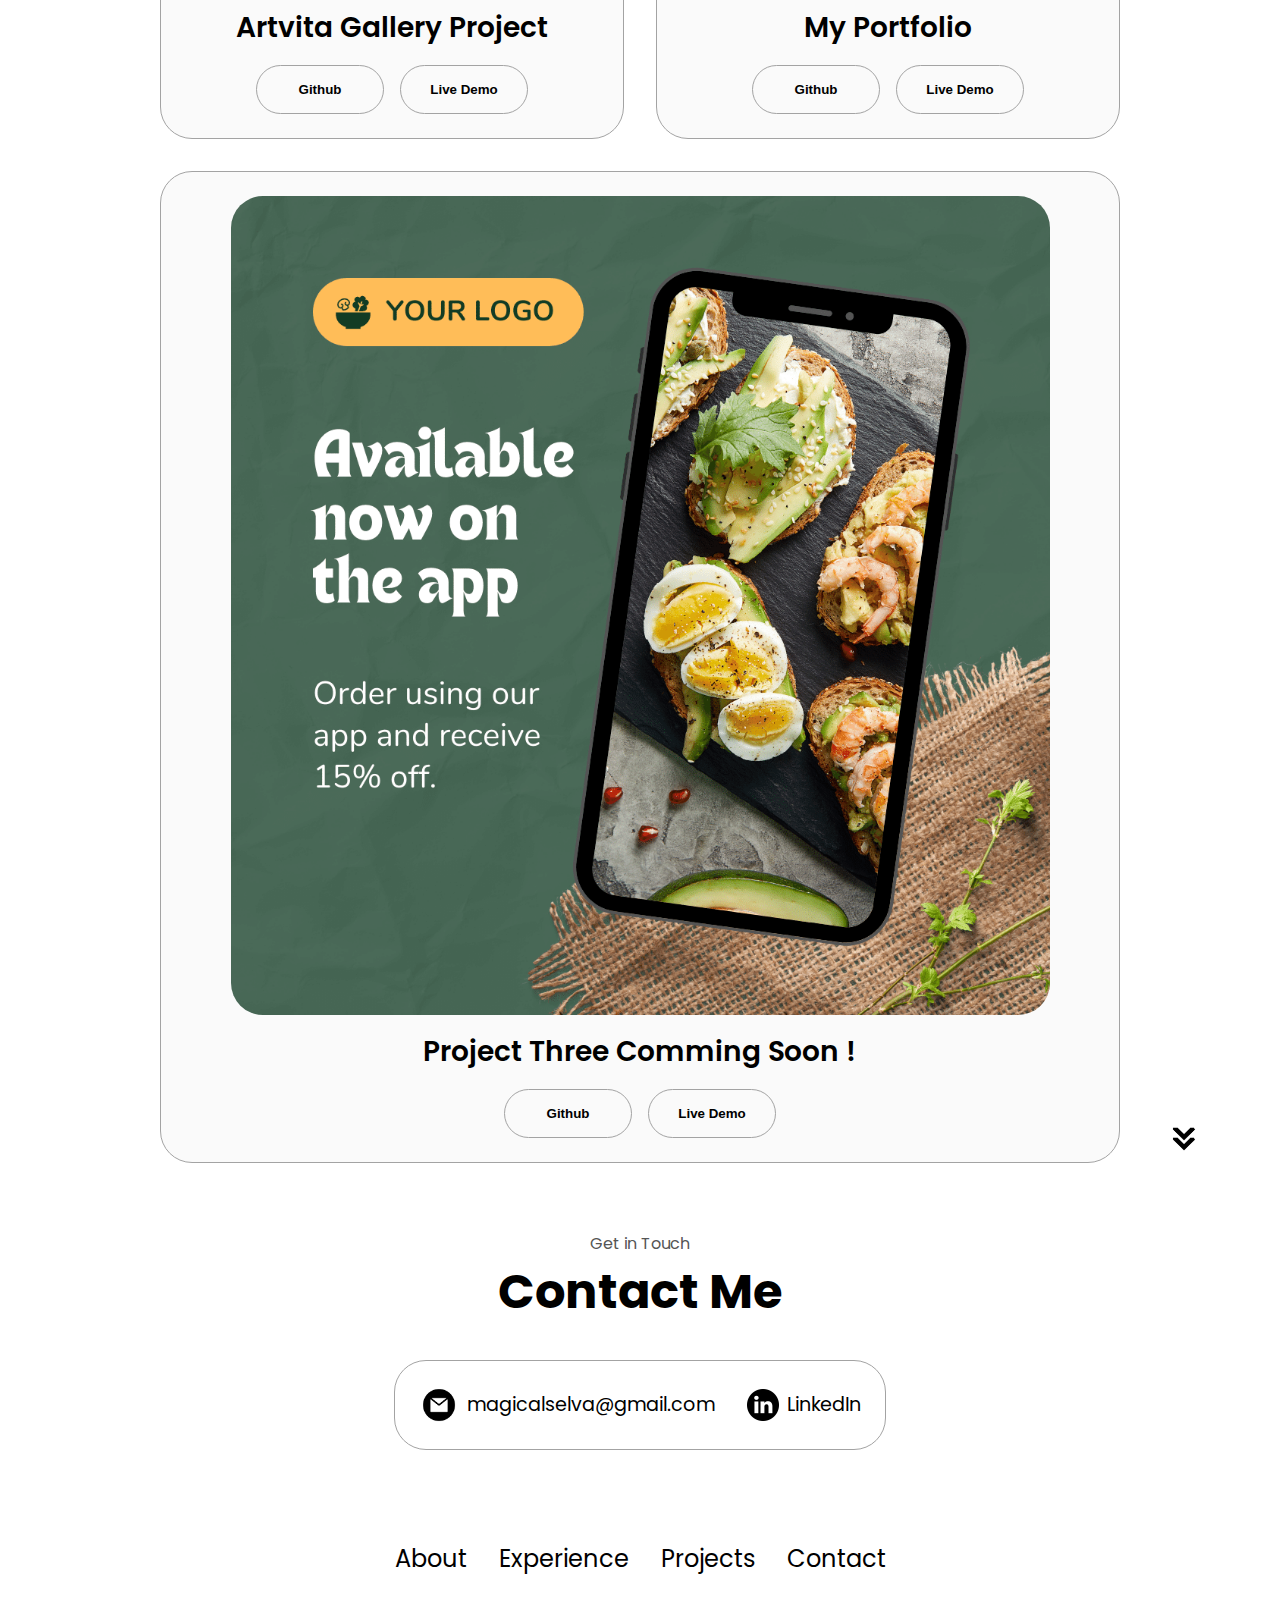
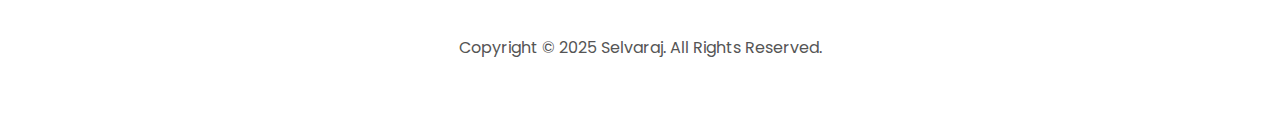
==== commit 3d570fb6: "updates" ====
--- a/index.html
+++ b/index.html
@@ -56,20 +56,6 @@
             Contact Info
           </button>
         </div>
-        <div id="socials-container">
-          <img
-            src="./assets/linkedin.png"
-            alt="My LinkedIn profile"
-            class="icon"
-            onclick="location.href='https://www.linkedin.com/in/selvaraj-c-5945a520a'"
-          />
-          <img
-            src="./assets/github.png"
-            alt="My Github profile"
-            class="icon"
-            onclick="location.href='https://github.com/selvajr'"
-          />
-        </div>
       </div>
     </section>
     <section id="about">
@@ -102,7 +88,7 @@
                 class="icon"
               />
               <h3>Education</h3>
-              <p>B.E. Bachelors Degree, <br> Excel Engineering College</p>
+              <p>B.E. Bachelors Degree <br>(2017-21), <br> Excel Engineering College</p>
             </div>
           </div>
           <div class="text-container">
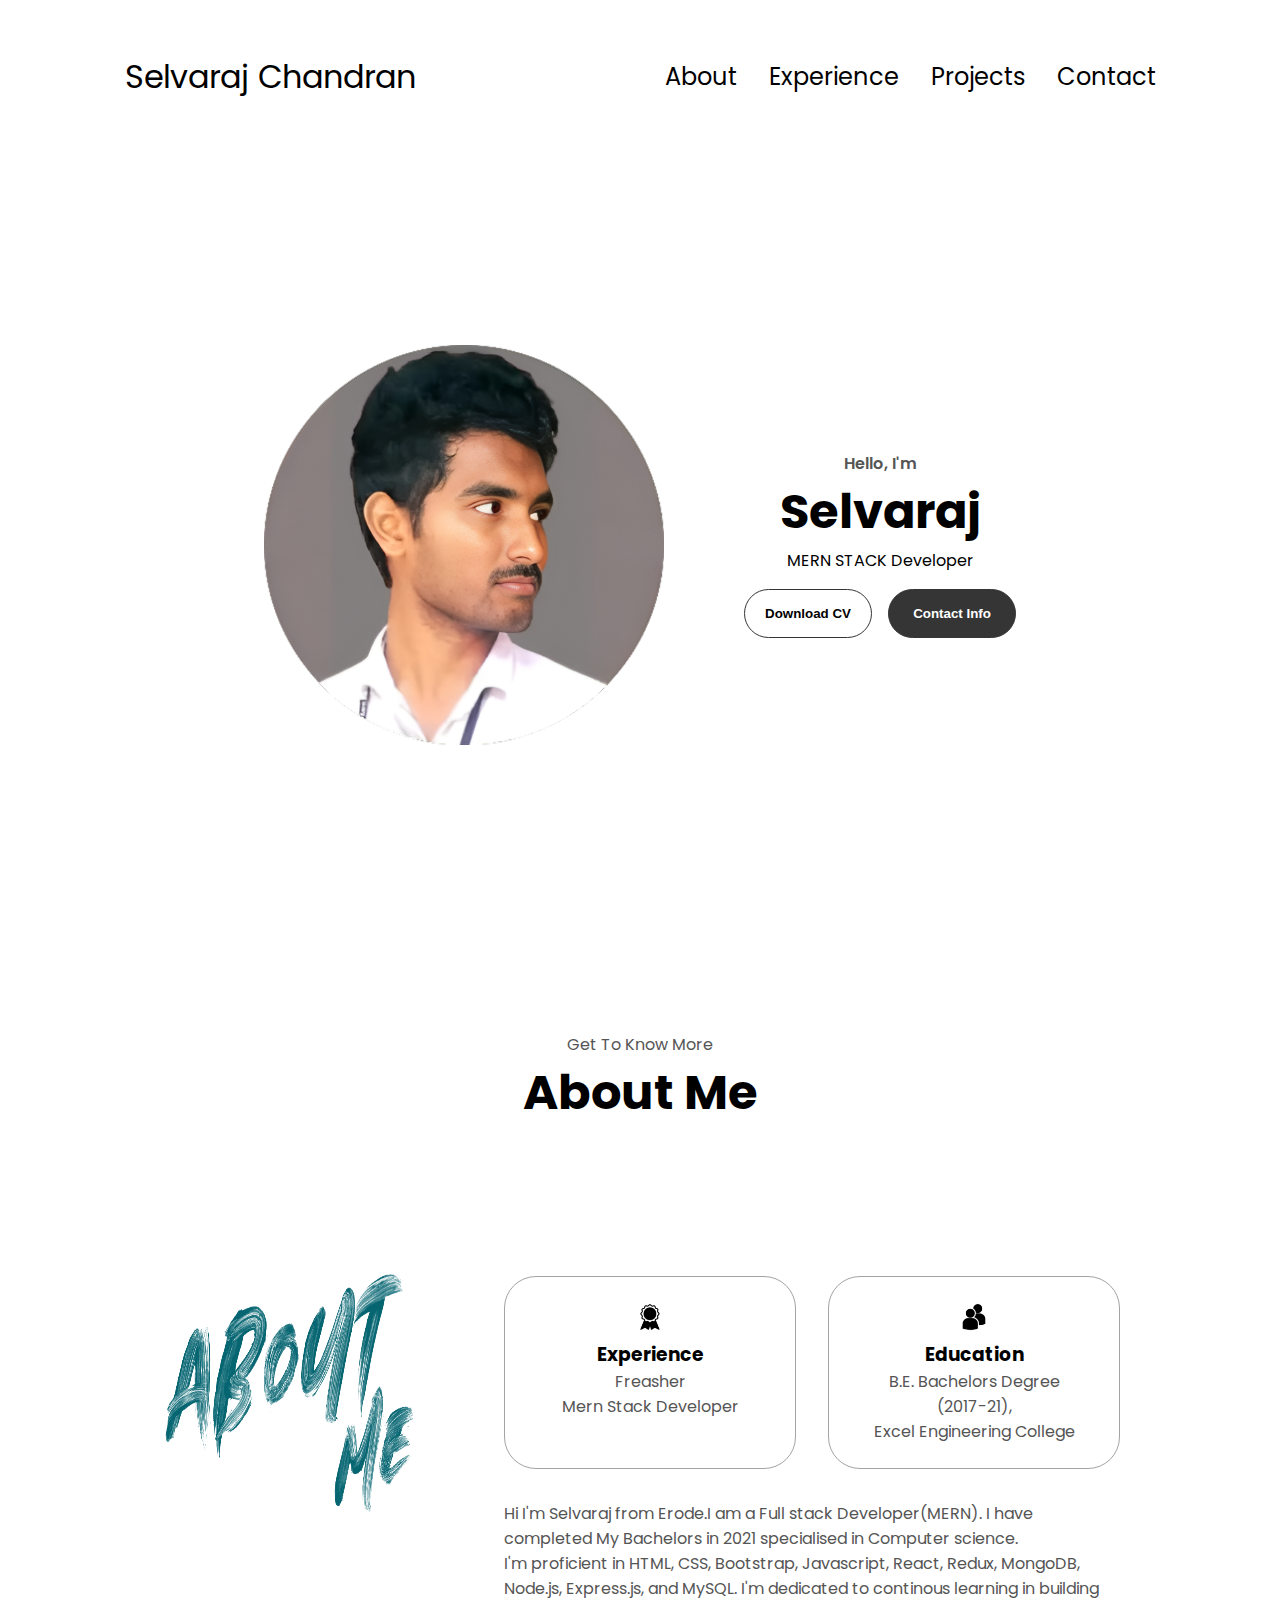
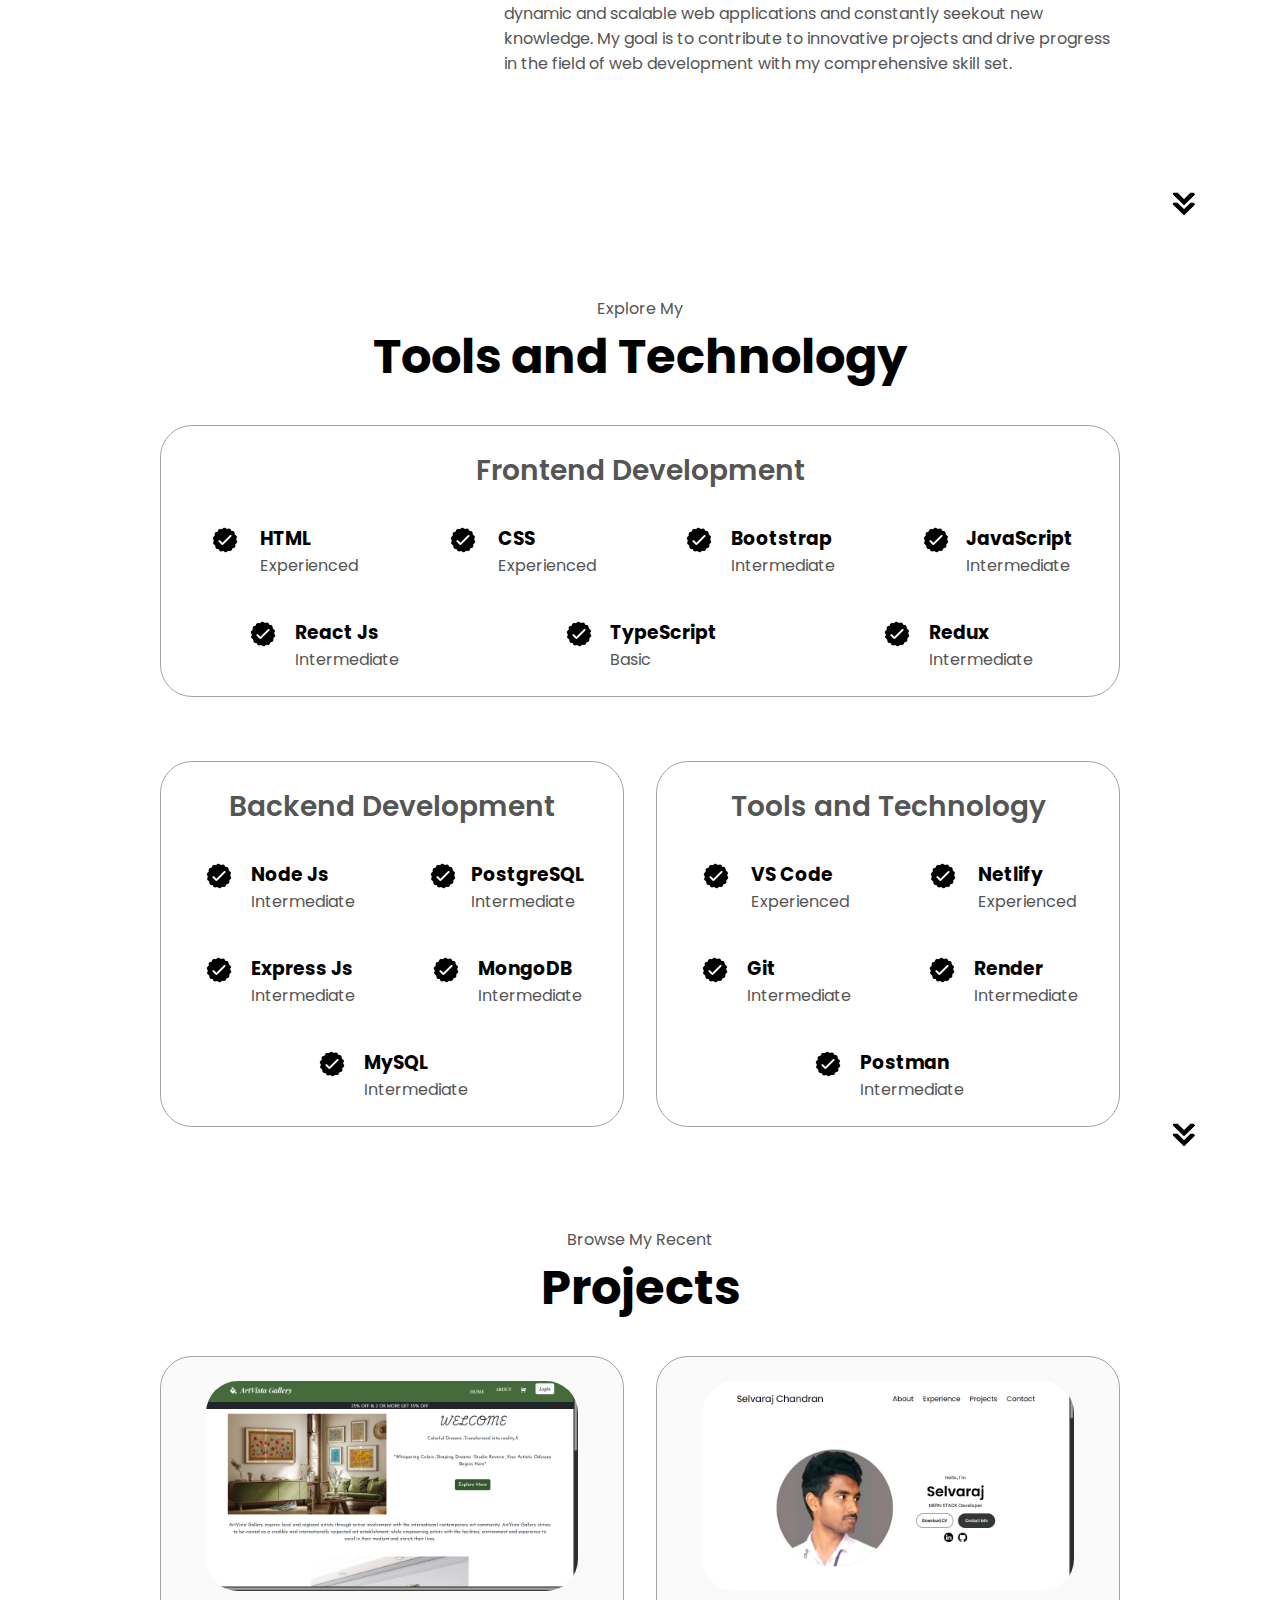
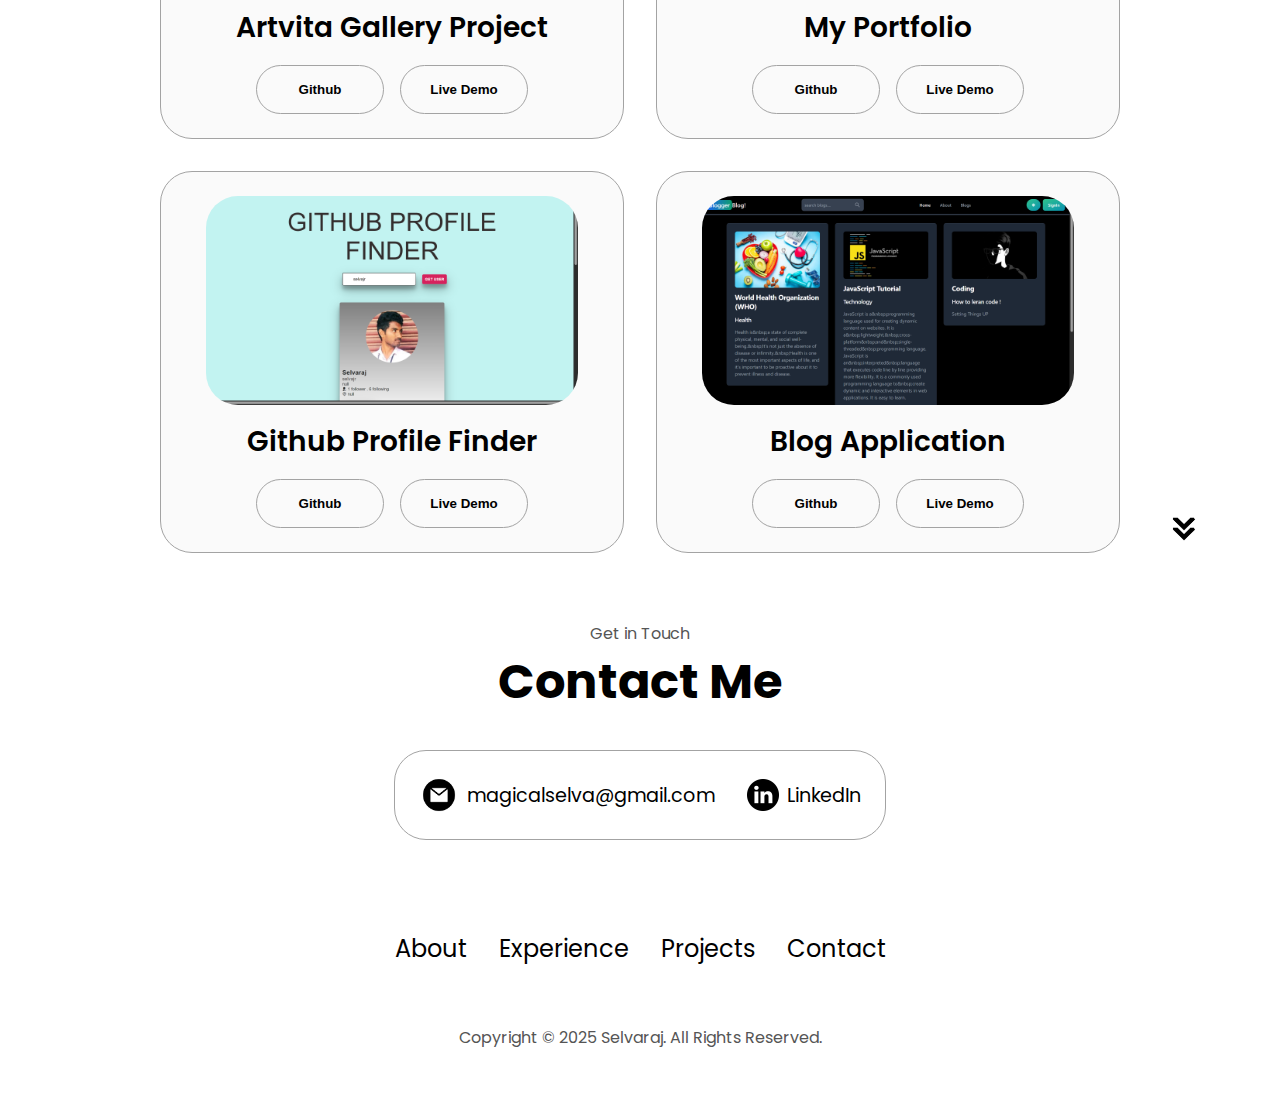
==== commit c34350ea: "Small Update" ====
--- a/index.html
+++ b/index.html
@@ -48,7 +48,7 @@
         <div class="btn-container">
           <button
             class="btn btn-color-2"
-            onclick="window.open('./assets/Selvaraj Resume.pdf')"
+            onclick="window.open('./assets/Resume Selvaraj.pdf')"
           >
             Download CV
           </button>
@@ -381,22 +381,46 @@
           <div class="details-container color-container">
             <div class="article-container">
               <img
-                src="./assets/project-3.png"
+                src="./assets/Profile-finder.png"
                 alt="Project 3"
                 class="project-img"
               />
             </div>
-            <h2 class="experience-sub-title project-title">Project Three Comming Soon !</h2>
+            <h2 class="experience-sub-title project-title">Github Profile Finder</h2>
             <div class="btn-container">
               <button
                 class="btn btn-color-2 project-btn"
-                onclick="location.href='https://github.com/'"
+                onclick="location.href='https://github.com/selvajr/GITHUB-PROFILE-FINDER'"
               >
                 Github
               </button>
               <button
                 class="btn btn-color-2 project-btn"
-                onclick="location.href='https://github.com/'"
+                onclick="location.href='https://github-profile-finder-red-alpha.vercel.app/'"
+              >
+                Live Demo
+              </button>
+            </div>
+          </div>
+          <div class="details-container color-container">
+            <div class="article-container">
+              <img
+                src="./assets/blog.png"
+                alt="Project 3"
+                class="project-img"
+              />
+            </div>
+            <h2 class="experience-sub-title project-title">Blog Application</h2>
+            <div class="btn-container">
+              <button
+                class="btn btn-color-2 project-btn"
+                onclick="location.href='https://github.com/selvajr/Blog-Frontend'"
+              >
+                Github
+              </button>
+              <button
+                class="btn btn-color-2 project-btn"
+                onclick="location.href='https://blog-frontend-mathikannan.vercel.app/'"
               >
                 Live Demo
               </button>
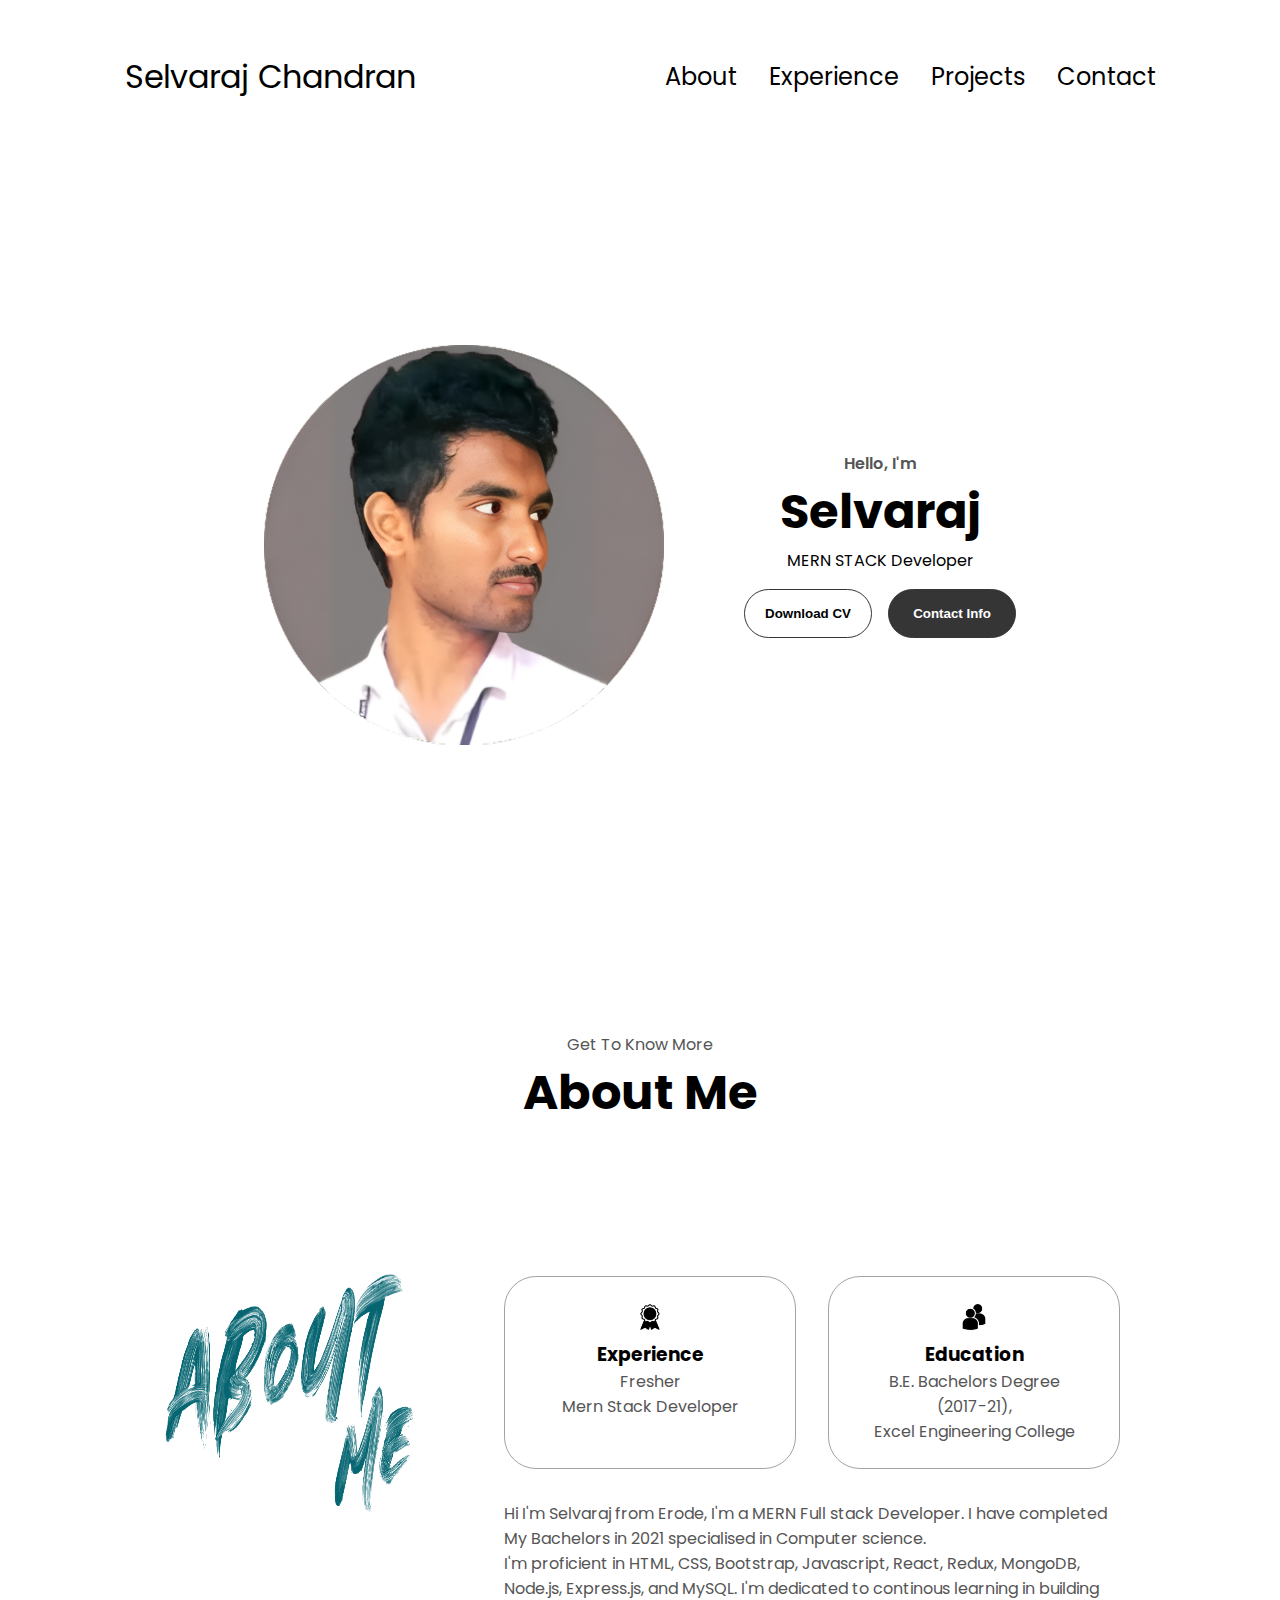
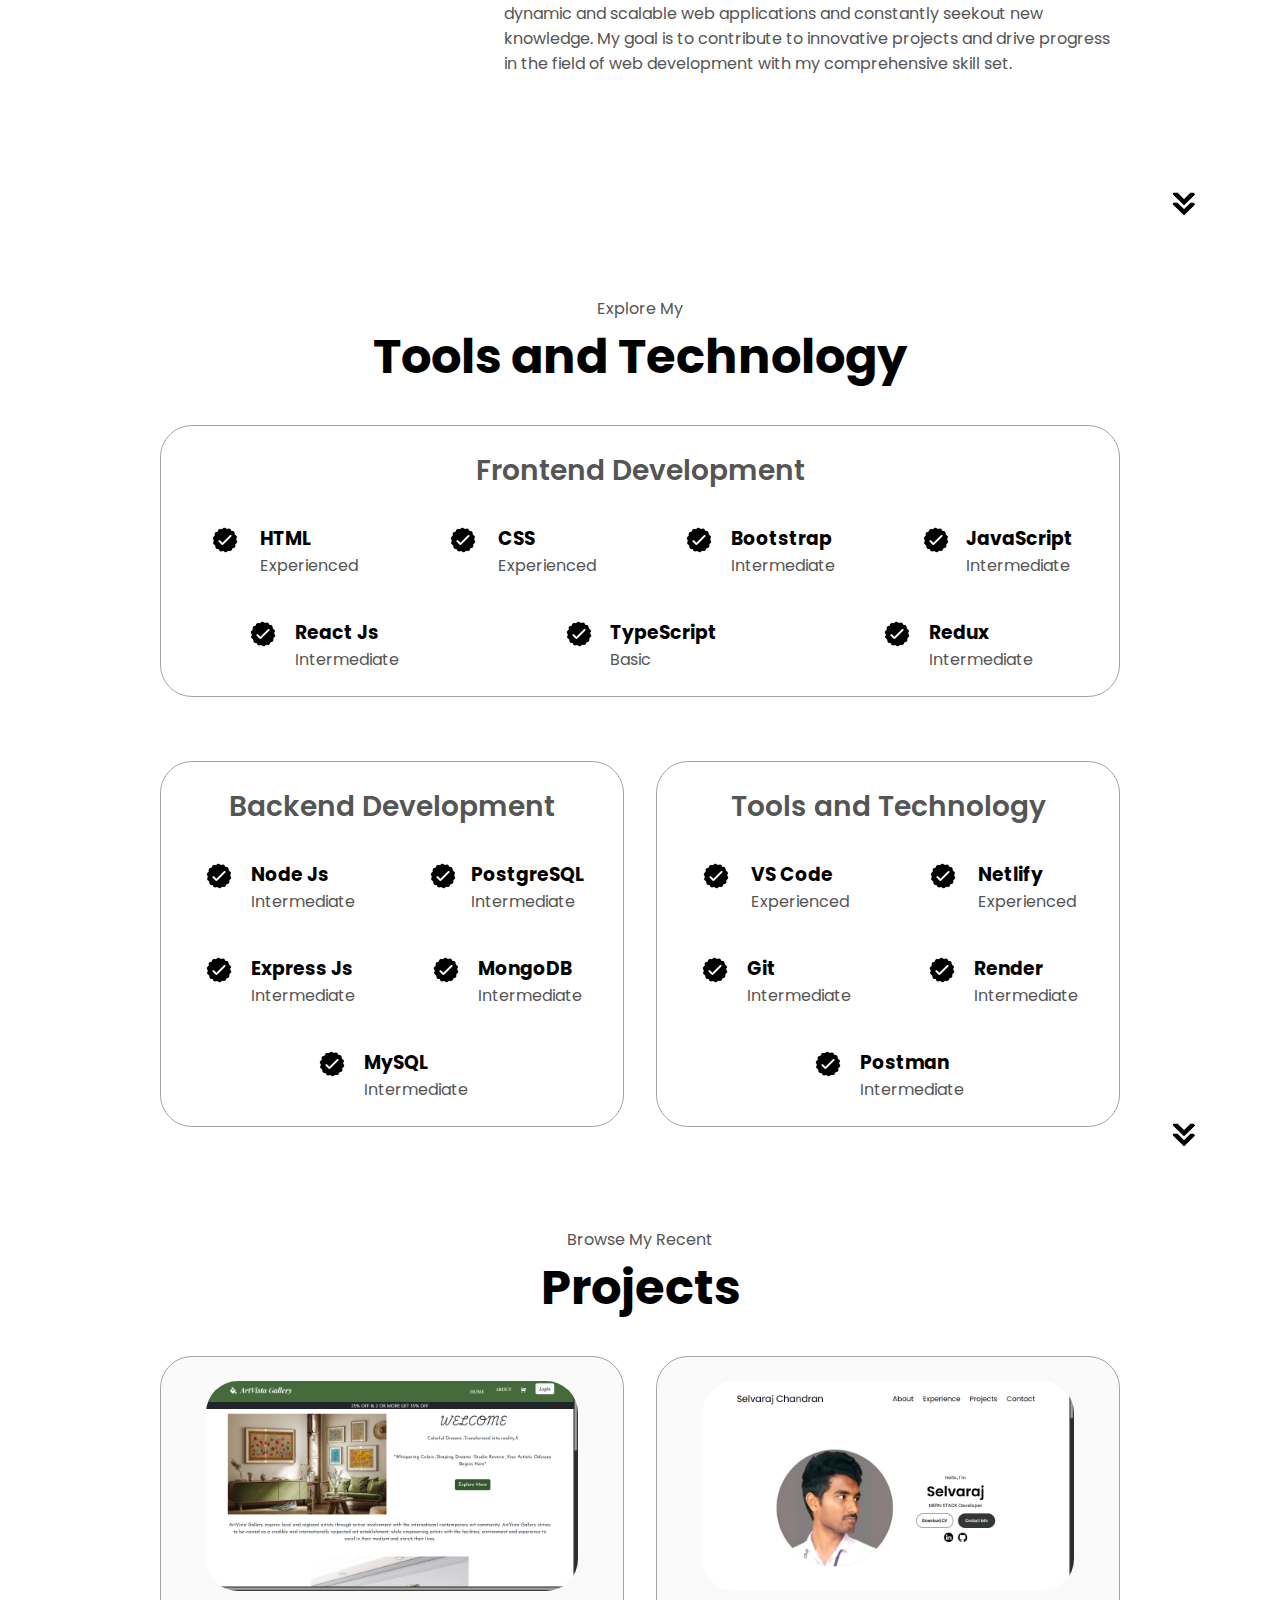
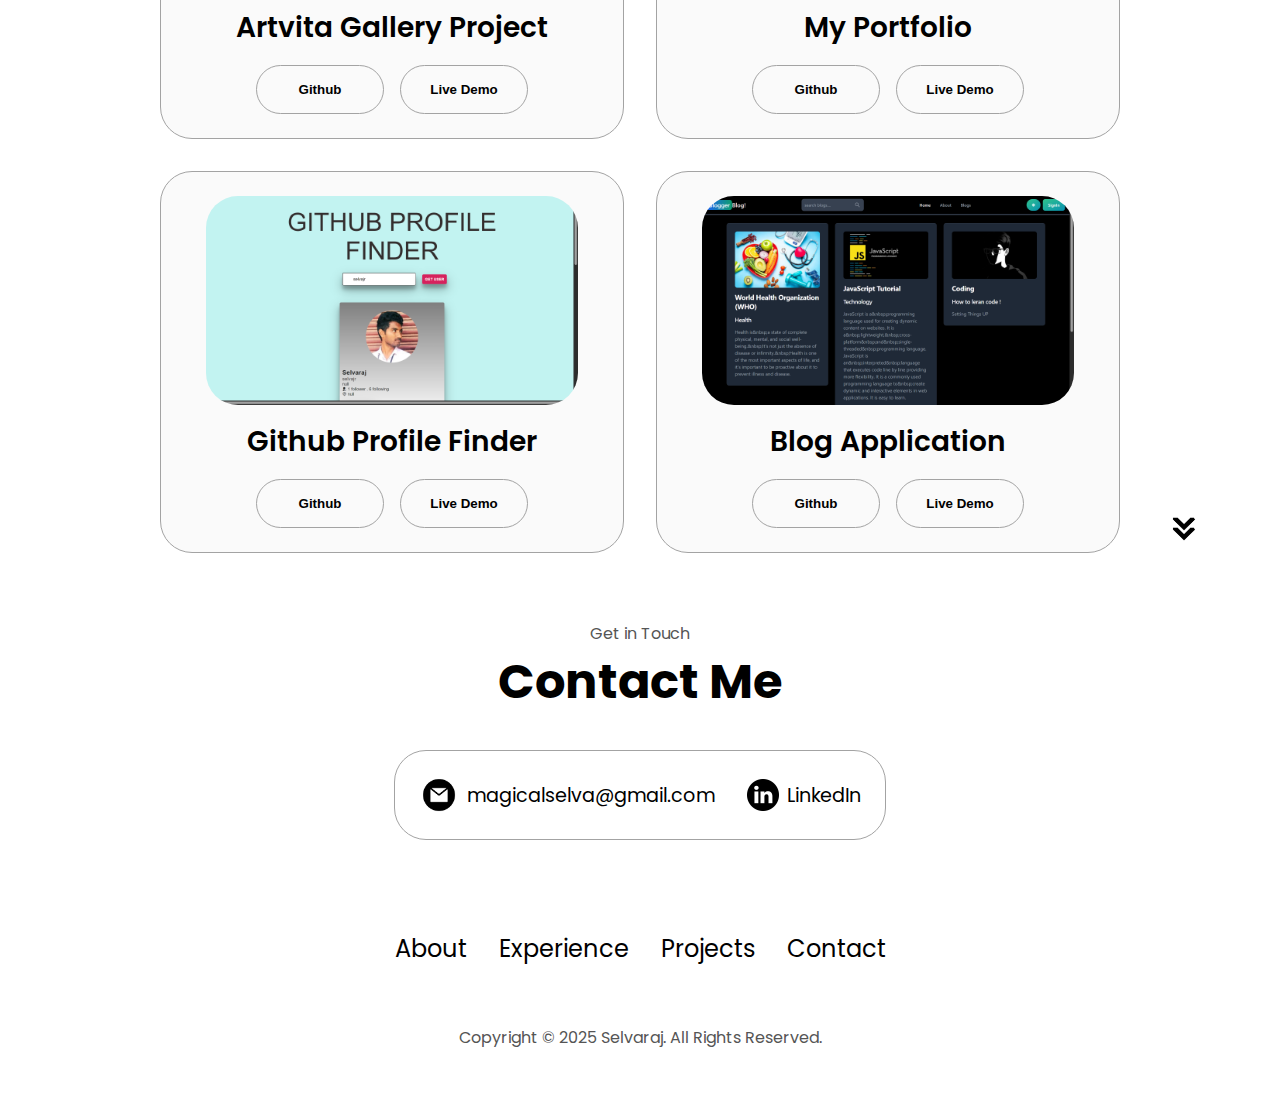
==== commit 1ecedbb3: "update" ====
--- a/index.html
+++ b/index.html
@@ -79,7 +79,7 @@
                 class="icon"
               />
               <h3>Experience</h3>
-              <p>Freasher <br />Mern Stack Developer</p>
+              <p>Fresher <br />Mern Stack Developer</p>
             </div>
             <div class="details-container">
               <img
@@ -93,7 +93,7 @@
           </div>
           <div class="text-container">
             <p>
-              Hi I'm Selvaraj from Erode.I am a Full stack Developer(MERN). I have completed My Bachelors in 2021 specialised in Computer science. <br> 
+              Hi I'm Selvaraj from Erode, I'm a MERN Full stack Developer. I have completed My Bachelors in 2021 specialised in Computer science. <br> 
               I'm proficient in HTML, CSS, Bootstrap, Javascript, React, Redux, MongoDB, Node.js, Express.js, and MySQL. I'm dedicated to continous learning in building dynamic and scalable web applications and constantly seekout new knowledge. My goal is to contribute to innovative projects and drive progress in the field of web development with my comprehensive skill set.
             </p>
           </div>
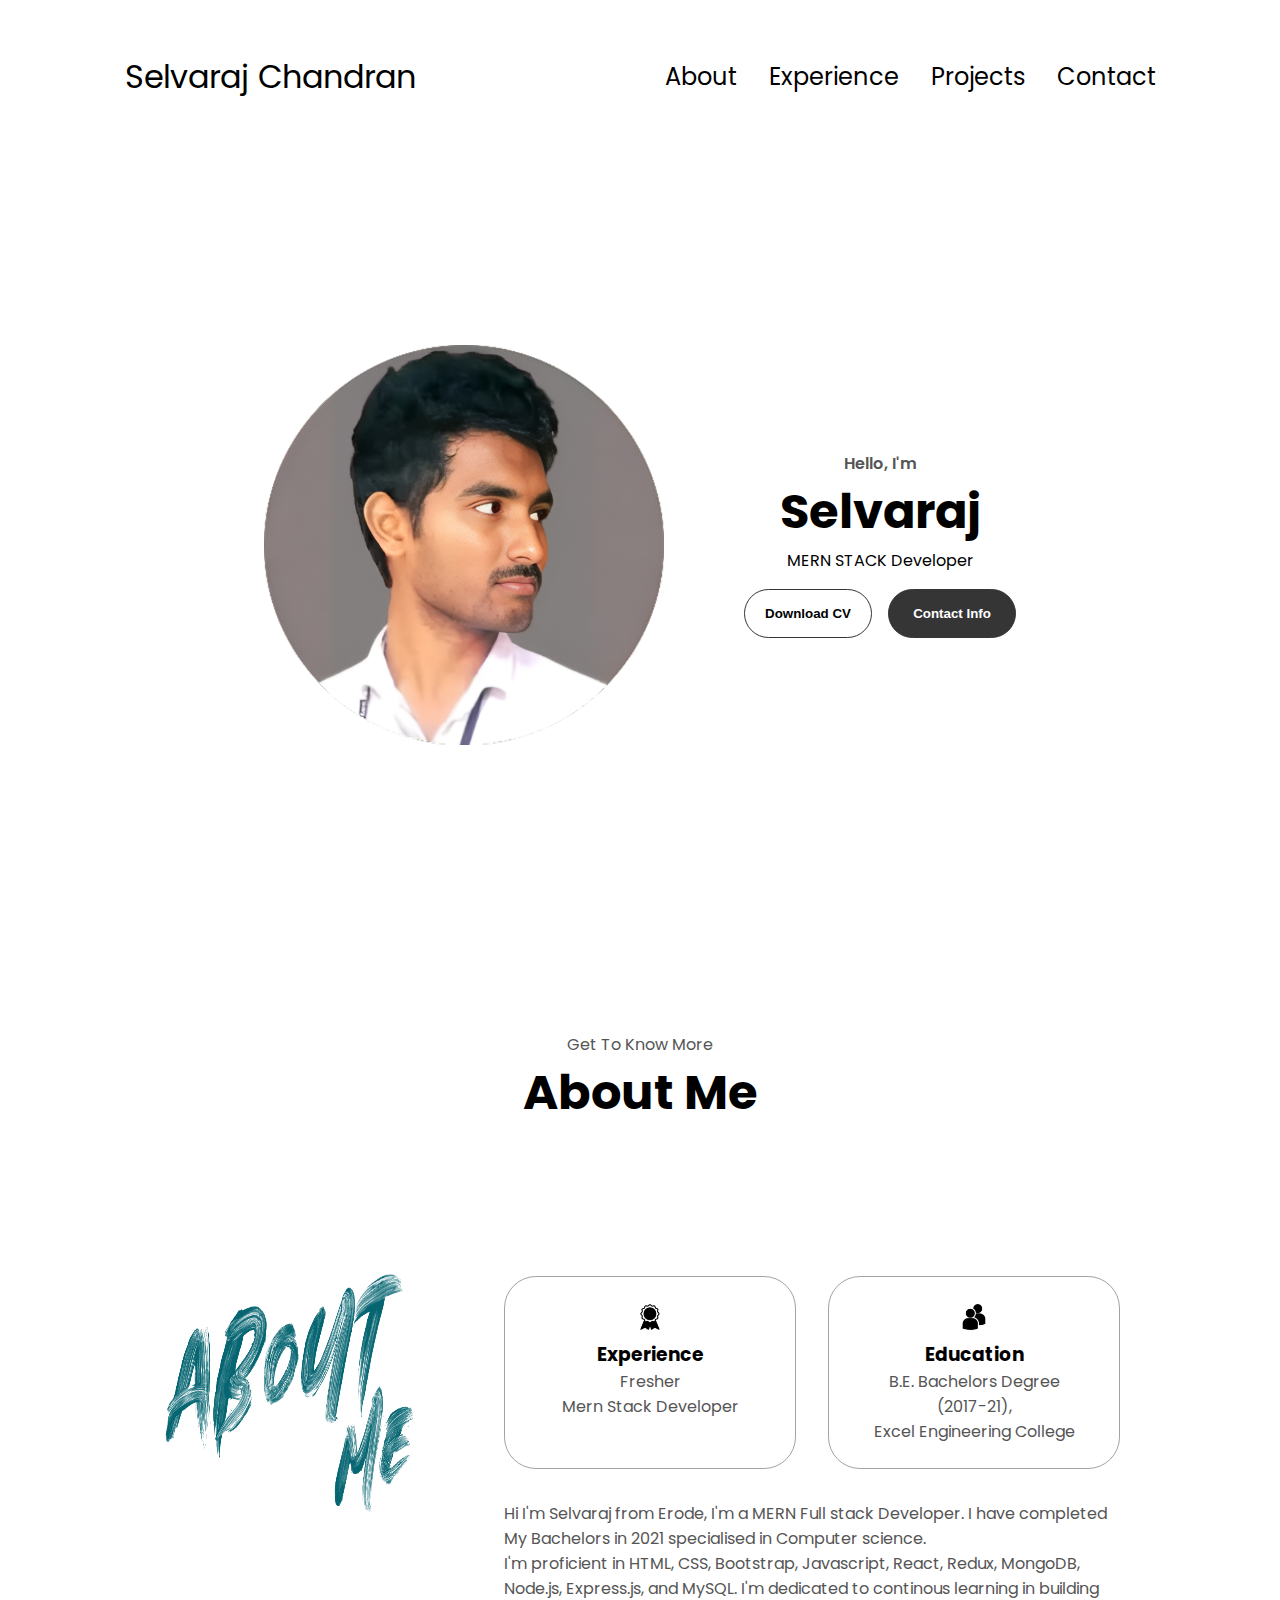
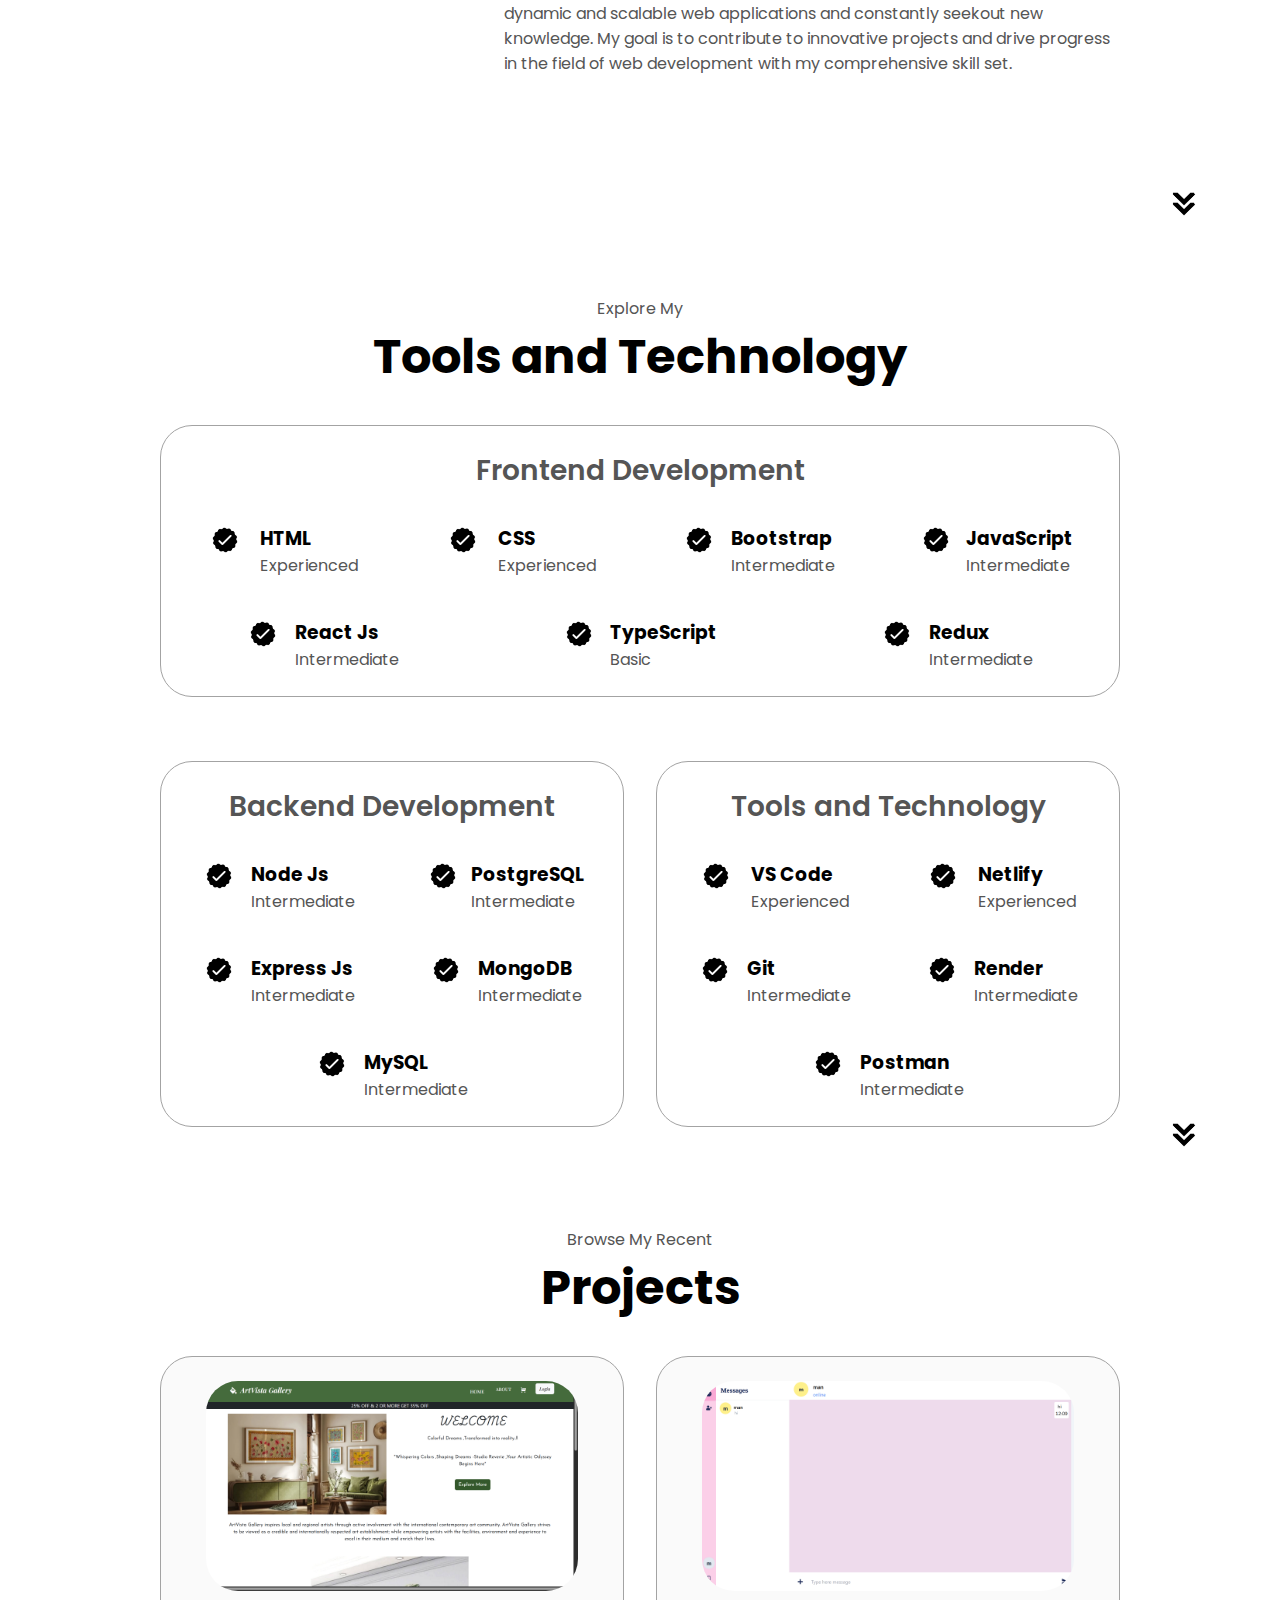
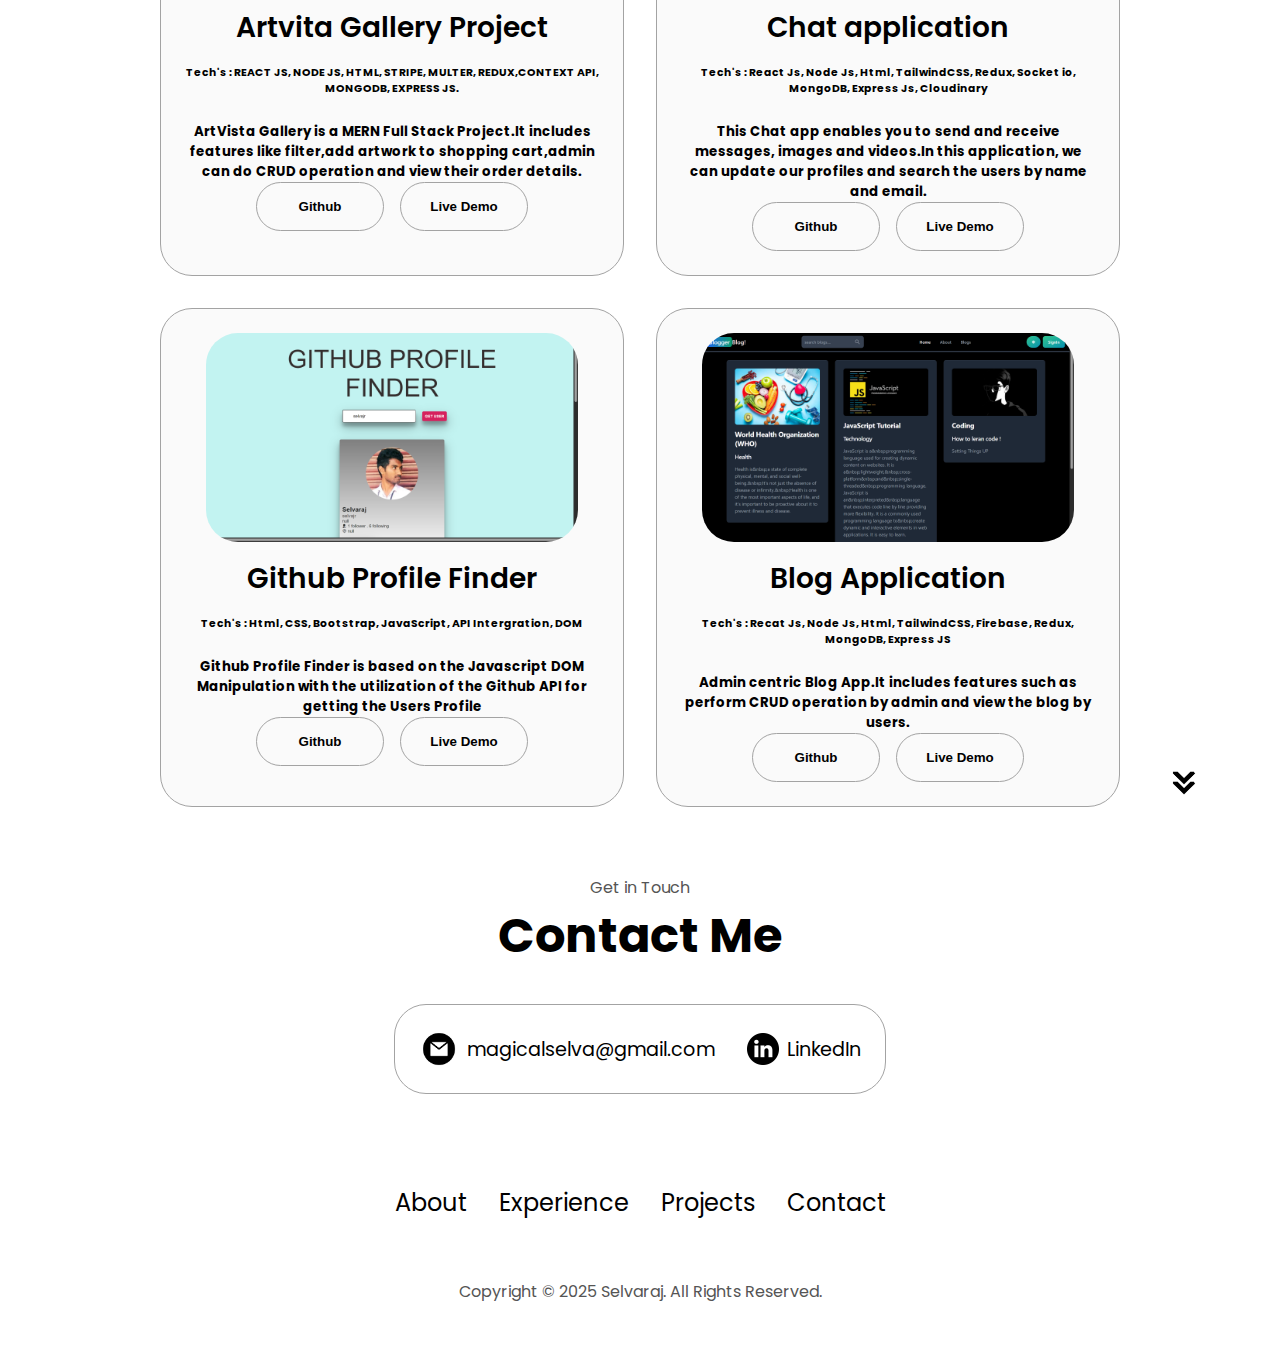
==== commit 20fb4769: "updated requirements" ====
--- a/index.html
+++ b/index.html
@@ -339,16 +339,21 @@
               />
             </div>
             <h2 class="experience-sub-title project-title">Artvita Gallery Project</h2>
+            <h6>
+              Tech's : REACT JS, NODE JS, HTML, STRIPE, MULTER, REDUX,CONTEXT API, MONGODB, EXPRESS JS.
+            </h6>
+            <br>
+            <h5>ArtVista Gallery is a MERN Full Stack Project.It includes features like filter,add artwork to shopping cart,admin can do CRUD operation and view their order details.</h5>
             <div class="btn-container">
               <button
                 class="btn btn-color-2 project-btn"
-                onclick="location.href='https://github.com/selvajr/ARTVISTA-FRONTEND'"
+                onclick="window.open('https://github.com/selvajr/ARTVISTA-FRONTEND', '_blank')"
               >
                 Github
               </button>
               <button
                 class="btn btn-color-2 project-btn"
-                onclick="location.href='https://artvista-gallery-frontend-mathi.vercel.app/'"
+                onclick= "window.open('https://artvista-gallery-frontend-mathi.vercel.app/')"
               >
                 Live Demo
               </button>
@@ -362,17 +367,24 @@
                 class="project-img"
               />
             </div>
-            <h2 class="experience-sub-title project-title">My Portfolio</h2>
+            <h2 class="experience-sub-title project-title">Chat application</h2>
+            <h6>
+              Tech's : React Js, Node Js, Html, TailwindCSS, Redux, Socket io, MongoDB, Express Js, Cloudinary
+            </h6>
+            <br>
+            <h5>
+              This Chat app enables you to send and receive messages, images and videos.In this application, we can update our profiles and search the users by name and email.
+            </h5>
             <div class="btn-container">
               <button
                 class="btn btn-color-2 project-btn"
-                onclick="location.href='https://github.com/selvajr/portfolio'"
+                onclick="window.open('https://github.com/selvajr/CHAT-APP-FRONTEND')"
               >
                 Github
               </button>
               <button
                 class="btn btn-color-2 project-btn"
-                onclick="location.href='https://github.com/'"
+                onclick="window.open('https://github.com/')"
               >
                 Live Demo
               </button>
@@ -387,16 +399,21 @@
               />
             </div>
             <h2 class="experience-sub-title project-title">Github Profile Finder</h2>
+            <h6>
+              Tech's : Html, CSS, Bootstrap, JavaScript, API Intergration, DOM
+            </h6>
+            <br>
+            <h5>Github Profile Finder is based on the Javascript DOM Manipulation with the utilization of the Github API for getting the Users Profile</h5>
             <div class="btn-container">
               <button
                 class="btn btn-color-2 project-btn"
-                onclick="location.href='https://github.com/selvajr/GITHUB-PROFILE-FINDER'"
+                onclick="window.open('https://github.com/selvajr/GITHUB-PROFILE-FINDER')"
               >
                 Github
               </button>
               <button
                 class="btn btn-color-2 project-btn"
-                onclick="location.href='https://github-profile-finder-red-alpha.vercel.app/'"
+                onclick="window.open('https://github-profile-finder-red-alpha.vercel.app/')"
               >
                 Live Demo
               </button>
@@ -411,16 +428,23 @@
               />
             </div>
             <h2 class="experience-sub-title project-title">Blog Application</h2>
+            <h6>
+              Tech's : Recat Js, Node Js, Html, TailwindCSS, Firebase, Redux, MongoDB, Express JS
+            </h6>
+            <br>
+            <h5>
+              Admin centric Blog App.It includes features such as perform CRUD operation by admin and view the blog by users.
+            </h5>
             <div class="btn-container">
               <button
                 class="btn btn-color-2 project-btn"
-                onclick="location.href='https://github.com/selvajr/Blog-Frontend'"
+                onclick="window.open('https://github.com/selvajr/Blog-Frontend')"
               >
                 Github
               </button>
               <button
                 class="btn btn-color-2 project-btn"
-                onclick="location.href='https://blog-frontend-mathikannan.vercel.app/'"
+                onclick="window.open('https://blog-frontend-mathikannan.vercel.app/')"
               >
                 Live Demo
               </button>
